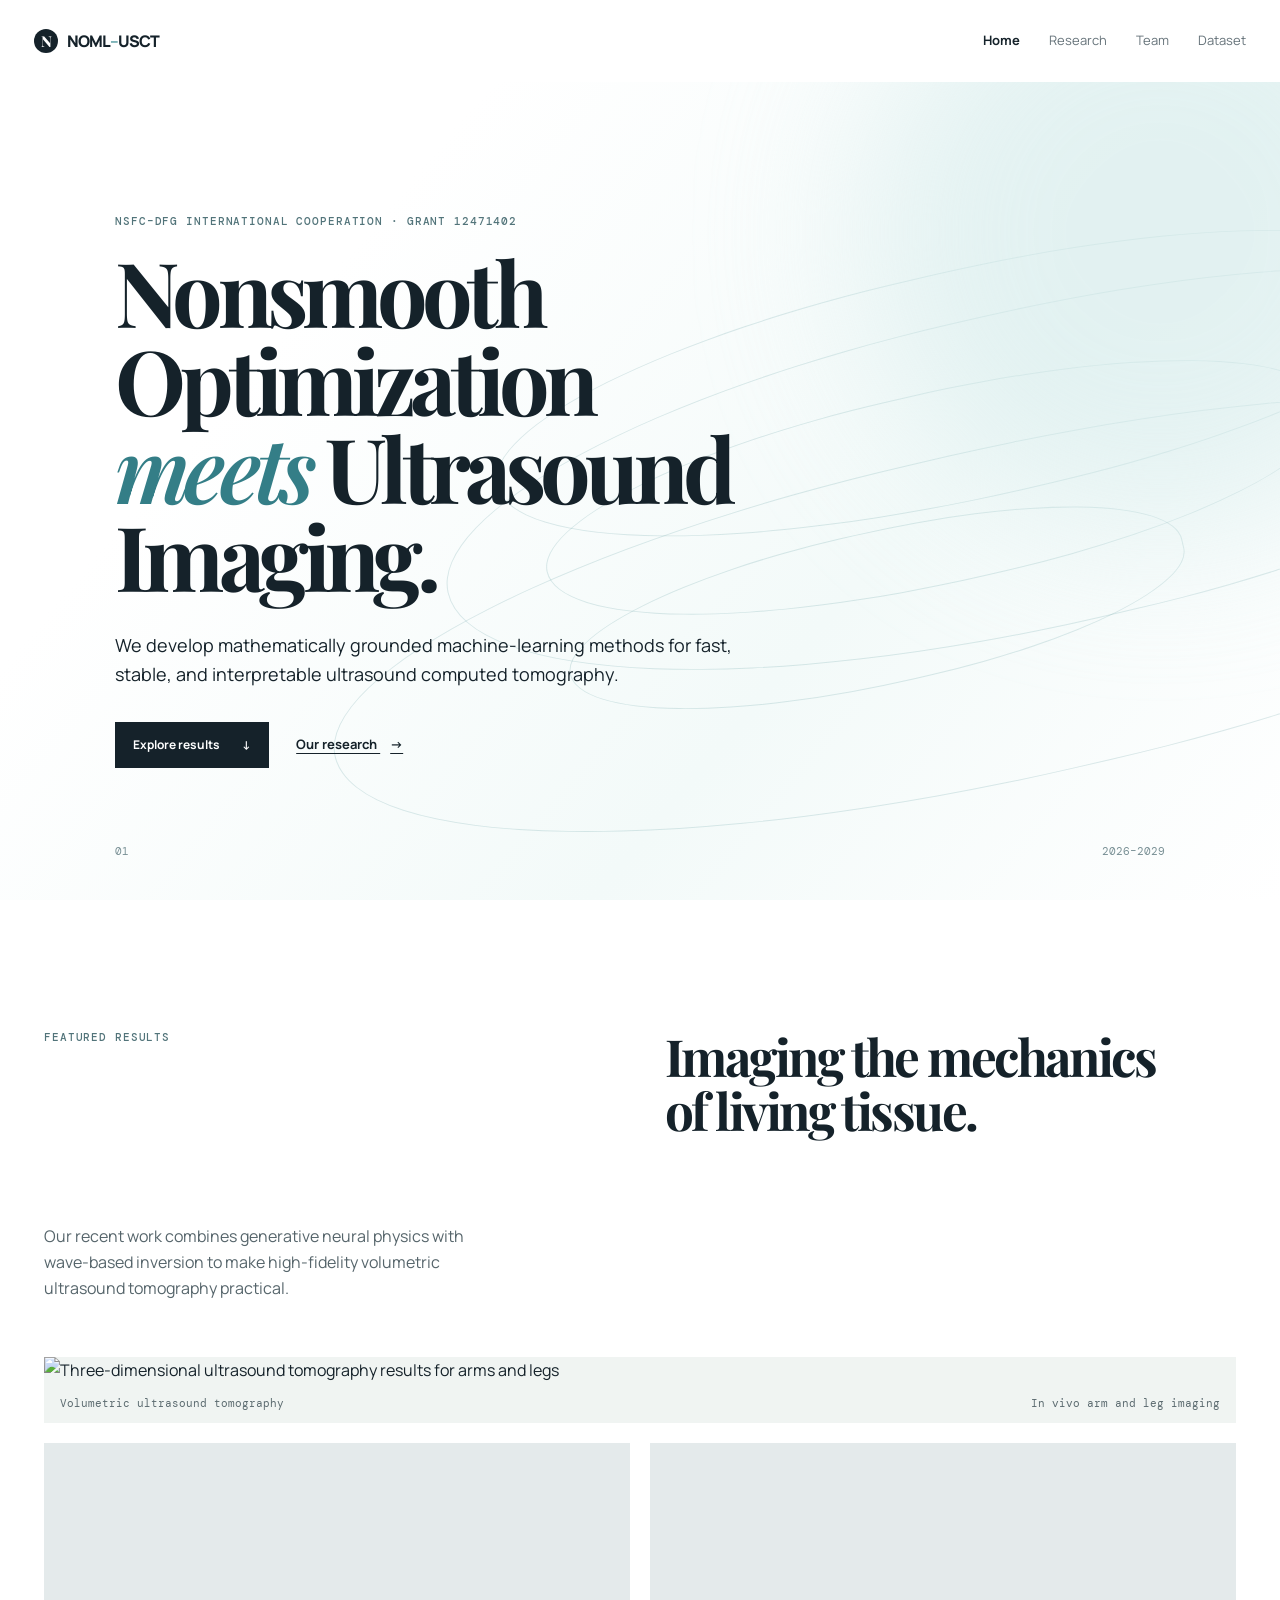
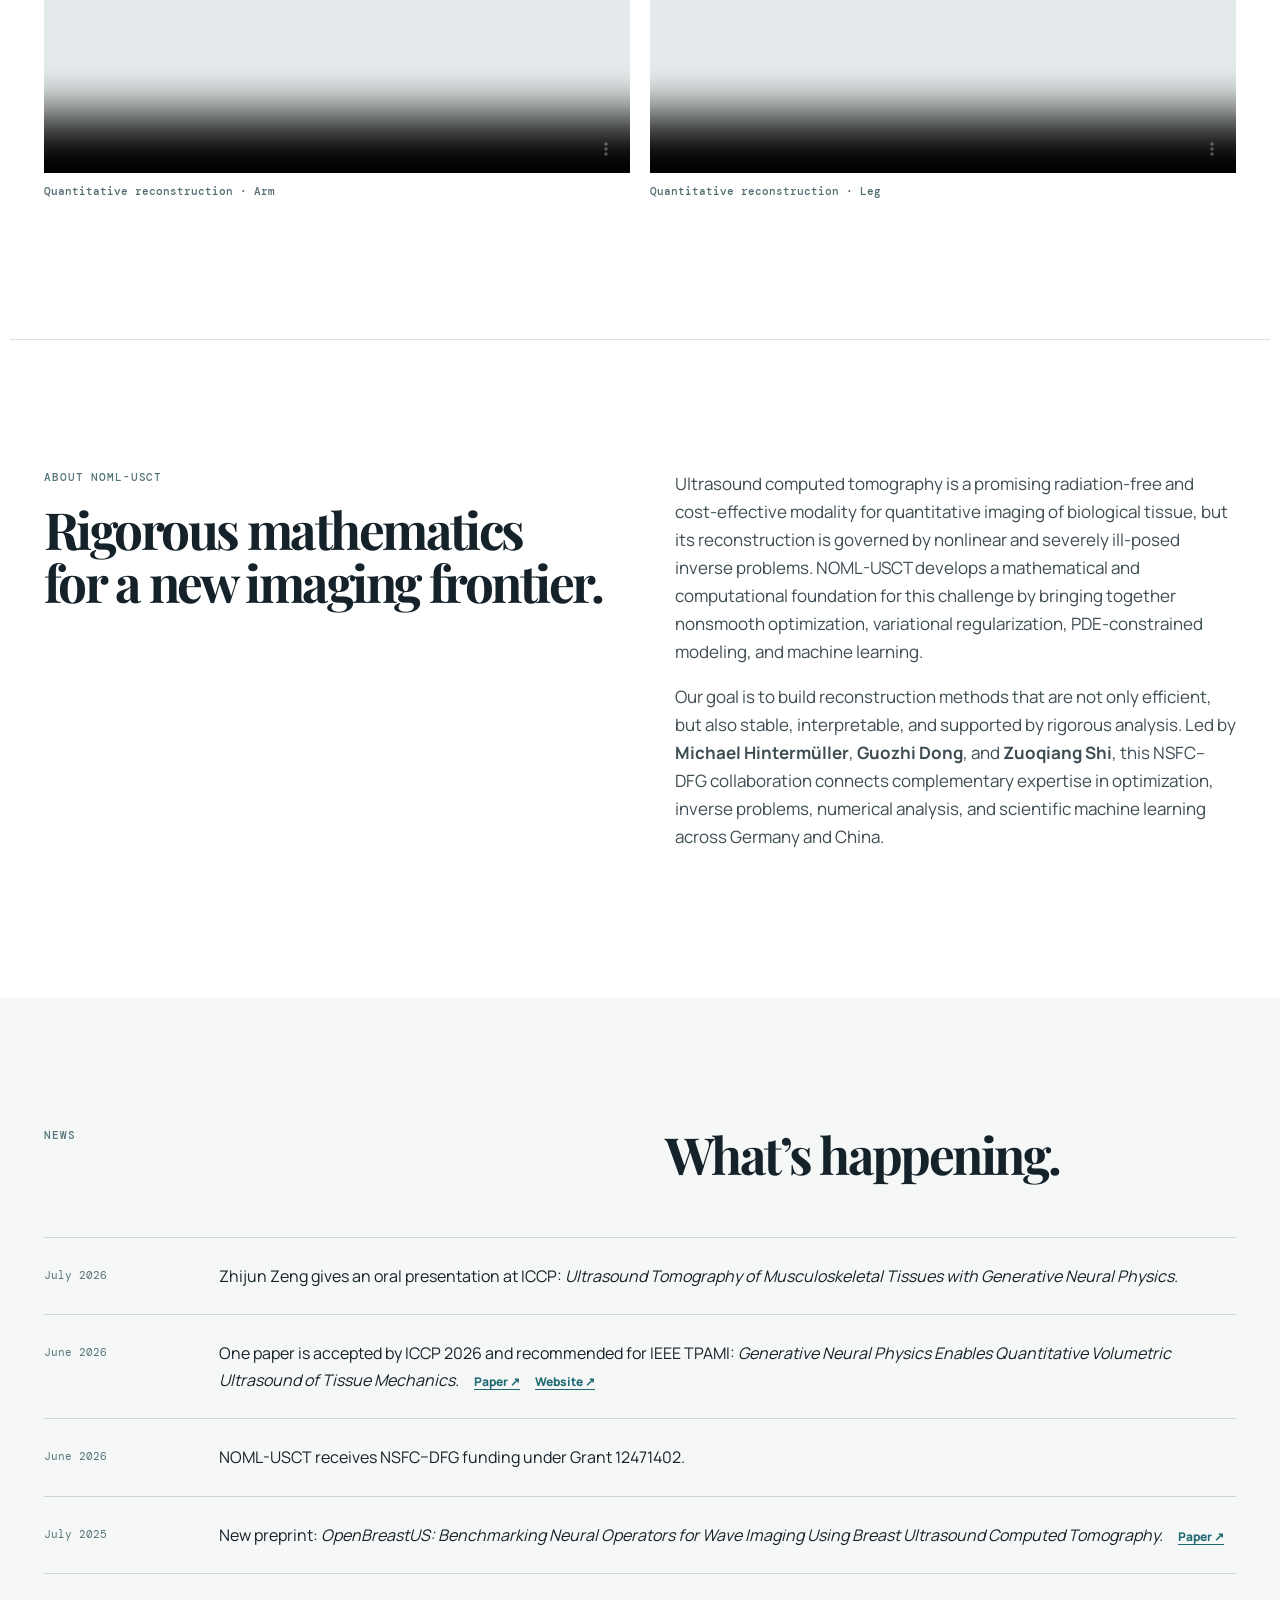
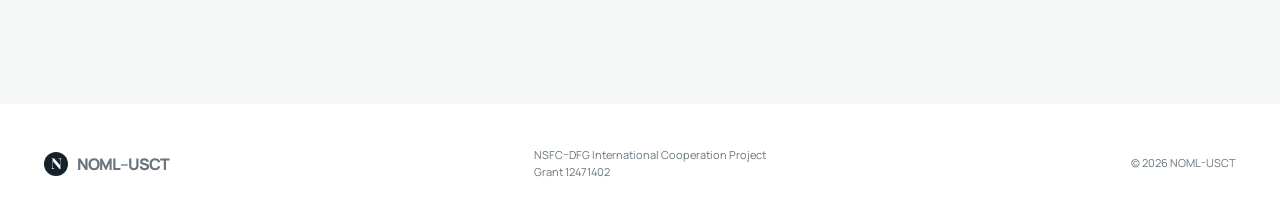
==== index.html @ ba71e541 "Build NOML-USCT project website" ====
<!doctype html>
<html lang="en">
<head>
  <meta charset="UTF-8" />
  <meta name="viewport" content="width=device-width, initial-scale=1.0" />
  <meta name="description" content="NOML-USCT: Nonsmooth Optimization and Machine Learning for Ultrasound Computed Tomography." />
  <title>NOML-USCT | Ultrasound Computed Tomography</title>
  <link rel="preconnect" href="https://fonts.googleapis.com" />
  <link rel="preconnect" href="https://fonts.gstatic.com" crossorigin />
  <link href="https://fonts.googleapis.com/css2?family=DM+Mono:wght@400;500&family=Manrope:wght@400;500;600;700;800&family=Playfair+Display:ital,wght@0,600;0,700;1,600&display=swap" rel="stylesheet" />
  <link rel="stylesheet" href="assets/style.css" />
</head>
<body>
  <header class="site-header"><a class="brand" href="index.html"><span class="brand-mark">N</span><span>NOML<span class="muted">–</span>USCT</span></a><button class="menu-button" aria-label="Open menu">Menu</button><nav><a class="active" href="index.html">Home</a><a href="research.html">Research</a><a href="team.html">Team</a><a href="dataset.html">Dataset</a></nav></header>
  <main>
    <section class="hero"><div class="wave-field" aria-hidden="true"><i></i><i></i><i></i><i></i><i></i></div><div class="hero-content"><p class="eyebrow">NSFC–DFG International Cooperation · Grant 12471402</p><h1>Nonsmooth Optimization<br /><em>meets</em> Ultrasound Imaging.</h1><p class="hero-copy">We develop mathematically grounded machine-learning methods for fast, stable, and interpretable ultrasound computed tomography.</p><div class="hero-actions"><a class="button button-dark" href="#results">Explore results <span>↓</span></a><a class="text-link" href="research.html">Our research <span>→</span></a></div></div><div class="hero-index"><span>01</span><span>2026–2029</span></div></section>
    <section id="results" class="section results"><div class="section-heading"><p class="eyebrow">Featured results</p><h2>Imaging the mechanics<br />of living tissue.</h2><p>Our recent work combines generative neural physics with wave-based inversion to make high-fidelity volumetric ultrasound tomography practical.</p></div><figure class="result-figure"><img src="https://ai4scientificimaging.org/OpenWaves/image/fig6_results.png" alt="Three-dimensional ultrasound tomography results for arms and legs" /><figcaption><span>Volumetric ultrasound tomography</span><span>In vivo arm and leg imaging</span></figcaption></figure><div class="video-grid"><article><video controls preload="metadata" poster="https://ai4scientificimaging.org/OpenWaves/image/fig6_results.png"><source src="https://ai4scientificimaging.org/OpenWaves/video/video1.mp4" type="video/mp4" /></video><p class="video-label">Quantitative reconstruction · Arm</p></article><article><video controls preload="metadata" poster="https://ai4scientificimaging.org/OpenWaves/image/fig6_results.png"><source src="https://ai4scientificimaging.org/OpenWaves/video/video2.mp4" type="video/mp4" /></video><p class="video-label">Quantitative reconstruction · Leg</p></article></div></section>
    <section class="section intro"><div><p class="eyebrow">About NOML-USCT</p><h2>Rigorous mathematics<br />for a new imaging frontier.</h2></div><div class="intro-text"><p>Ultrasound computed tomography is a promising radiation-free and cost-effective modality for quantitative imaging of biological tissue, but its reconstruction is governed by nonlinear and severely ill-posed inverse problems. NOML-USCT develops a mathematical and computational foundation for this challenge by bringing together nonsmooth optimization, variational regularization, PDE-constrained modeling, and machine learning.</p><p>Our goal is to build reconstruction methods that are not only efficient, but also stable, interpretable, and supported by rigorous analysis. Led by <strong>Michael Hintermüller</strong>, <strong>Guozhi Dong</strong>, and <strong>Zuoqiang Shi</strong>, this NSFC–DFG collaboration connects complementary expertise in optimization, inverse problems, numerical analysis, and scientific machine learning across Germany and China.</p></div></section>
    <section class="section news"><div class="section-heading"><p class="eyebrow">News</p><h2>What’s happening.</h2></div><div class="news-list"><article><time>July 2026</time><p>Zhijun Zeng gives an oral presentation at ICCP: <em>Ultrasound Tomography of Musculoskeletal Tissues with Generative Neural Physics.</em></p></article><article><time>June 2026</time><p>One paper is accepted by ICCP 2026 and recommended for IEEE TPAMI: <em>Generative Neural Physics Enables Quantitative Volumetric Ultrasound of Tissue Mechanics.</em> <a href="https://arxiv.org/abs/2508.12226" target="_blank" rel="noreferrer">Paper ↗</a> <a href="https://ai4scientificimaging.org/OpenWaves/" target="_blank" rel="noreferrer">Website ↗</a></p></article><article><time>June 2026</time><p>NOML-USCT receives NSFC–DFG funding under Grant 12471402.</p></article><article><time>July 2025</time><p>New preprint: <em>OpenBreastUS: Benchmarking Neural Operators for Wave Imaging Using Breast Ultrasound Computed Tomography.</em> <a href="https://arxiv.org/abs/2507.15035" target="_blank" rel="noreferrer">Paper ↗</a></p></article></div></section>
  </main>
  <footer><a class="brand" href="index.html"><span class="brand-mark">N</span><span>NOML<span class="muted">–</span>USCT</span></a><p>NSFC–DFG International Cooperation Project<br />Grant 12471402</p><p>© 2026 NOML-USCT</p></footer><script src="assets/site.js"></script>
</body></html>
---- assets/style.css ----
:root{--ink:#15222a;--muted:#68757d;--line:#dbe1e3;--paper:#fff;--sky:#e8f2f6;--accent:#0d6770}*{box-sizing:border-box}html{scroll-behavior:smooth}body{margin:0;background:var(--paper);color:var(--ink);font-family:Manrope,Arial,sans-serif;font-size:16px;line-height:1.65}a{color:inherit}.site-header{height:82px;max-width:1320px;margin:auto;padding:0 34px;display:flex;align-items:center;justify-content:space-between;position:relative;z-index:5}.brand{font-size:16px;font-weight:800;letter-spacing:-.06em;text-decoration:none;display:flex;align-items:center;gap:9px}.brand-mark{display:grid;place-items:center;width:24px;height:24px;border-radius:50%;background:var(--ink);color:#fff;font-family:"Playfair Display",serif;font-size:15px;letter-spacing:0}.muted{color:#6faab0}nav{display:flex;gap:29px}nav a{font-size:13px;text-decoration:none;color:#66737a;transition:.2s}nav a:hover,nav a.active{color:var(--ink);font-weight:700}.menu-button{display:none;border:0;background:none;font:600 12px Manrope}.hero{min-height:calc(100vh - 82px);max-width:1440px;margin:auto;position:relative;overflow:hidden;display:grid;align-items:center;padding:90px 9%}.hero-content{position:relative;z-index:2;max-width:850px}.eyebrow{font:500 11px "DM Mono",monospace;letter-spacing:.08em;text-transform:uppercase;color:#52747a;margin:0 0 19px}.hero h1,.page-title h1{font:700 clamp(3.25rem,7vw,6.7rem)/.98 "Playfair Display",serif;letter-spacing:-.065em;margin:0}.hero h1 em,.page-title em{color:#347e87;font-weight:600}.hero-copy{font-size:18px;line-height:1.65;max-width:620px;margin:32px 0}.hero-actions{display:flex;align-items:center;gap:27px}.button{display:inline-flex;gap:22px;align-items:center;padding:13px 18px;text-decoration:none;font-size:12px;font-weight:700}.button-dark{background:var(--ink);color:#fff}.text-link{font-size:13px;font-weight:700;text-underline-offset:4px}.text-link span{margin-left:10px}.hero-index{position:absolute;z-index:2;bottom:42px;left:9%;right:9%;display:flex;justify-content:space-between;color:#799095;font:11px "DM Mono",monospace}.wave-field{position:absolute;inset:0;background:linear-gradient(130deg,#fff 25%,#f3faf9 65%,#fff 100%);overflow:hidden}.wave-field:after{content:"";position:absolute;width:600px;height:600px;right:-180px;top:-150px;border-radius:50%;background:#d7ecec;filter:blur(80px);opacity:.6}.wave-field i{position:absolute;border:1px solid rgba(60,132,140,.18);border-radius:48% 52% 45% 55%;width:75vw;height:18vw;right:-13vw;top:23%;transform:rotate(-13deg);animation:drift 12s ease-in-out infinite}.wave-field i:nth-child(2){width:92vw;height:25vw;right:-26vw;top:28%;animation-delay:-2s}.wave-field i:nth-child(3){width:62vw;height:15vw;right:-4vw;top:38%;animation-delay:-5s}.wave-field i:nth-child(4){width:105vw;height:26vw;right:-30vw;top:45%;animation-delay:-8s}.wave-field i:nth-child(5){width:49vw;height:12vw;right:7vw;top:55%;animation-delay:-6s}@keyframes drift{50%{transform:rotate(-9deg) translate(-2%,3%) scale(1.03)}}.section{max-width:1260px;margin:auto;padding:130px 34px}.results{padding-top:130px}.section-heading{display:grid;grid-template-columns:1fr 1fr;gap:50px;margin-bottom:55px}.section-heading h2,.intro h2,.coming h2{font:700 clamp(2.3rem,4vw,4.1rem)/1.05 "Playfair Display",serif;letter-spacing:-.05em;margin:0}.section-heading>p:last-child{max-width:440px;color:#56656b;margin:35px 0 0}.result-figure{margin:0;background:#f0f4f2}.result-figure img{width:100%;display:block}.result-figure figcaption{padding:13px 16px;display:flex;justify-content:space-between;color:#5c6b70;font:11px "DM Mono",monospace}.video-grid{display:grid;grid-template-columns:1fr 1fr;gap:20px;margin-top:20px}.video-grid video{display:block;width:100%;background:#e4eaeb;aspect-ratio:16/9}.video-label{font:500 11px "DM Mono",monospace;color:#526b70;margin:11px 0}.intro{display:grid;grid-template-columns:1fr 1fr;gap:70px;border-top:1px solid var(--line)}.intro-text{color:#3e4d53;font-size:17px}.intro-text p:first-child{margin-top:0}.news{background:#f5f8f7;max-width:none;padding-left:max(calc((100% - 1192px)/2),34px);padding-right:max(calc((100% - 1192px)/2),34px)}.news-list{border-top:1px solid #cbd6d5}.news-list article{display:grid;grid-template-columns:150px 1fr;gap:25px;padding:25px 0;border-bottom:1px solid #cbd6d5}.news-list time{font:11px "DM Mono",monospace;color:#557379;padding-top:5px}.news-list p{margin:0}.news-list a,.publication a{font-size:12px;font-weight:800;color:#206a72;margin-left:12px;text-underline-offset:3px}footer{max-width:1260px;margin:auto;padding:43px 34px;display:flex;align-items:center;justify-content:space-between;color:#68757d;font-size:11px;line-height:1.5}footer p{margin:0}.inner-page{max-width:1260px;margin:auto;padding:84px 34px 130px}.page-title{max-width:900px;padding:22px 0 104px}.page-title>p:last-child{max-width:575px;margin:31px 0 0;color:#5f6d72;font-size:17px}.team-section{margin-top:65px}.member-list{border-top:1px solid var(--line)}.member{display:grid;grid-template-columns:85px 1fr;padding:27px 0 30px;border-bottom:1px solid var(--line)}.member-no,.publication>span{font:11px "DM Mono",monospace;color:#6d9295;padding-top:7px}.member h2{font-size:20px;letter-spacing:-.035em;margin:0}.role{margin:4px 0 10px;color:#50747a;font-size:13px;font-weight:700}.areas{margin:0;color:#67757a;font-size:14px;max-width:930px}.leaders .member h2{font-size:25px}.publication-year{border-top:1px solid var(--line);padding:26px 0 52px;display:grid;grid-template-columns:160px 1fr}.publication-year>h2{font:600 42px "Playfair Display",serif;margin:0}.publication{display:grid;grid-template-columns:48px 1fr;gap:12px}.publication h3{margin:0;font-size:20px;line-height:1.4;letter-spacing:-.025em}.publication p{font-size:14px;color:#627075;margin:11px 0}.publication .venue{font:500 11px "DM Mono",monospace;text-transform:uppercase;letter-spacing:.03em;color:#41757c}.publication a:first-child{margin-left:0}.dataset-card{padding:48px;max-width:800px;background:var(--sky);border-left:4px solid #75adb1}.dataset-card h2{font:600 44px "Playfair Display",serif;letter-spacing:-.05em;margin:0}.dataset-card>p:not(.eyebrow){max-width:610px;color:#506269}.dataset-card .button{margin-top:14px}.coming{padding:115px 0 0;max-width:750px}.coming h2{font-size:clamp(2rem,4vw,3.5rem);color:#56676b}@media(max-width:700px){.site-header{height:68px;padding:0 20px}.menu-button{display:block}nav{display:none;position:absolute;top:68px;left:0;right:0;background:#fff;padding:20px;box-shadow:0 10px 20px #0000000d;flex-direction:column;gap:15px}nav.open{display:flex}.hero{min-height:680px;padding:70px 20px}.hero h1,.page-title h1{font-size:3.25rem}.hero-copy{font-size:16px}.hero-actions{gap:15px}.section,.inner-page{padding-left:20px;padding-right:20px}.section{padding-top:84px;padding-bottom:84px}.section-heading,.intro{grid-template-columns:1fr;gap:25px}.section-heading>p:last-child{margin:0}.video-grid{grid-template-columns:1fr}.intro-text{font-size:16px}.news{padding-left:20px;padding-right:20px}.news-list article{grid-template-columns:1fr;gap:7px}.page-title{padding-bottom:70px}.publication-year{grid-template-columns:1fr;gap:25px}.member{grid-template-columns:42px 1fr}.leaders .member h2{font-size:21px}.dataset-card{padding:29px 24px}footer{padding:33px 20px;align-items:flex-start;gap:20px;flex-direction:column}.wave-field i{width:150vw;height:35vw;right:-55vw}}
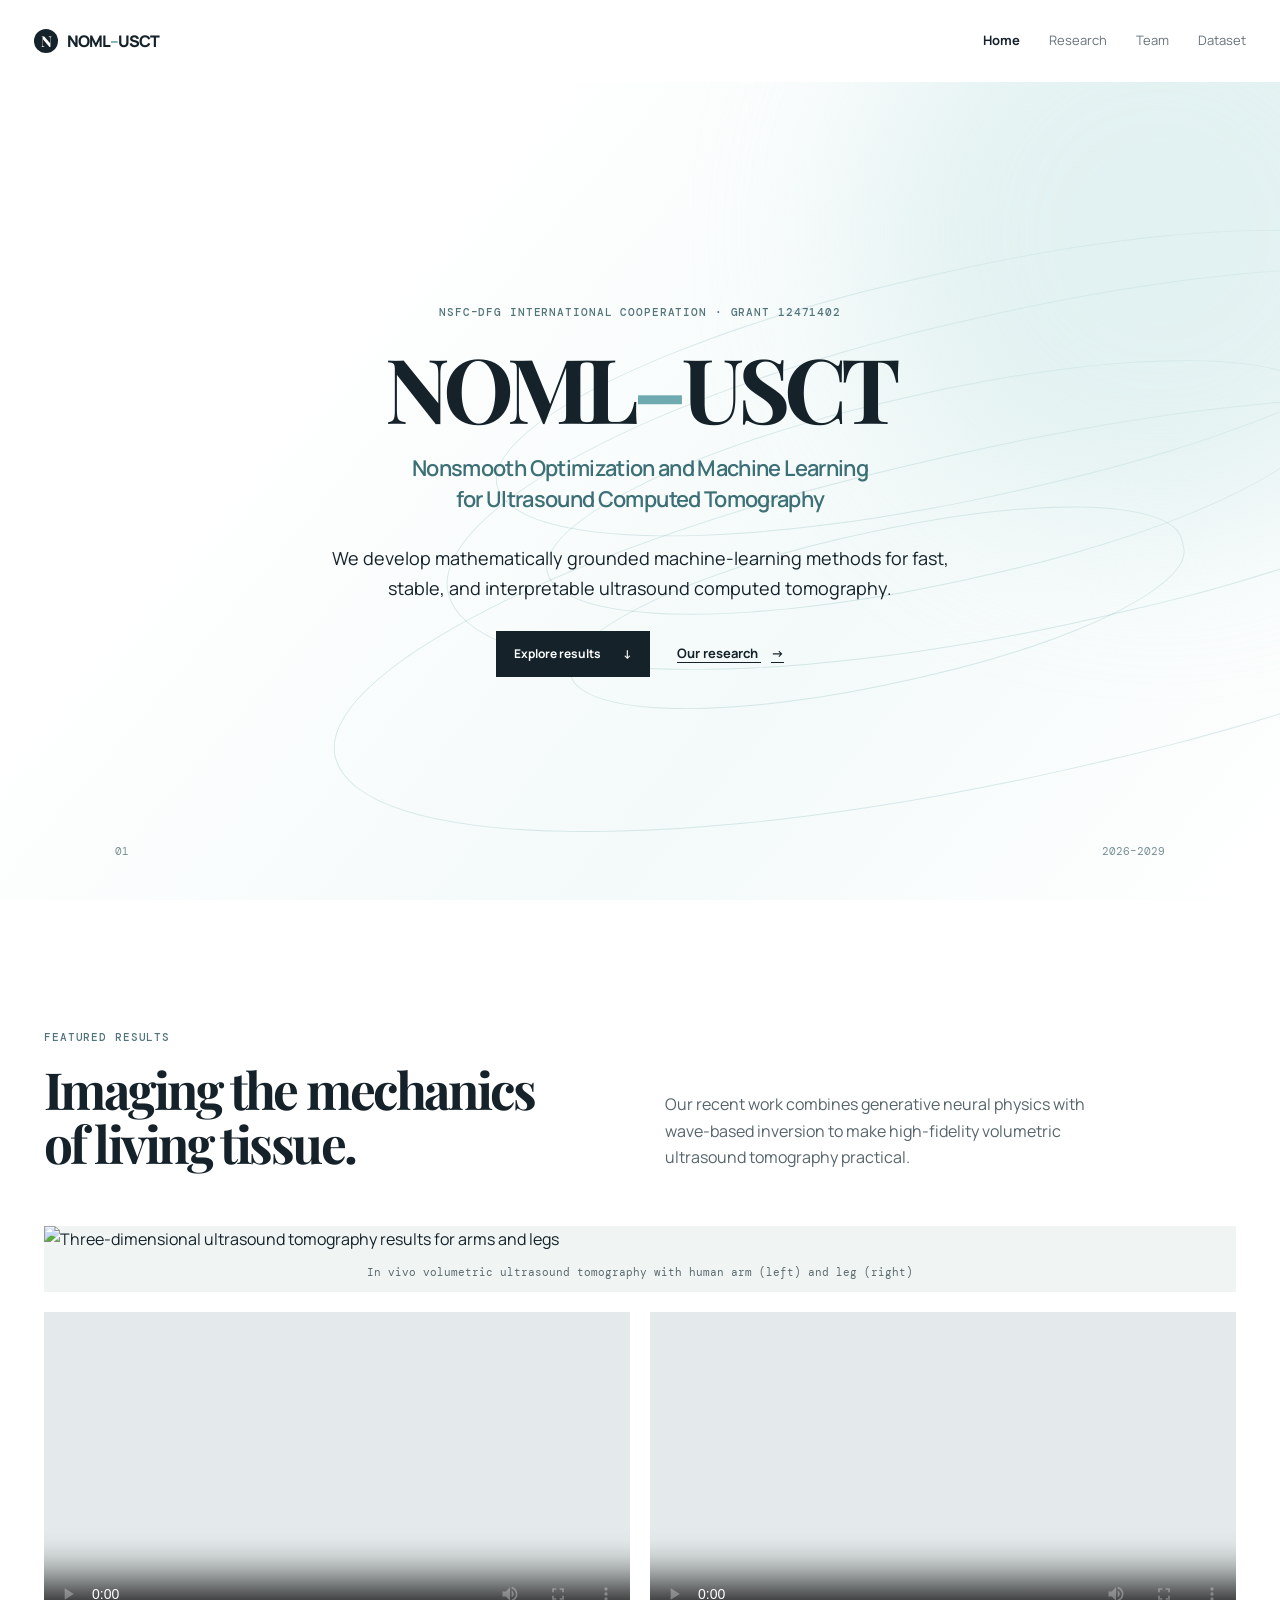
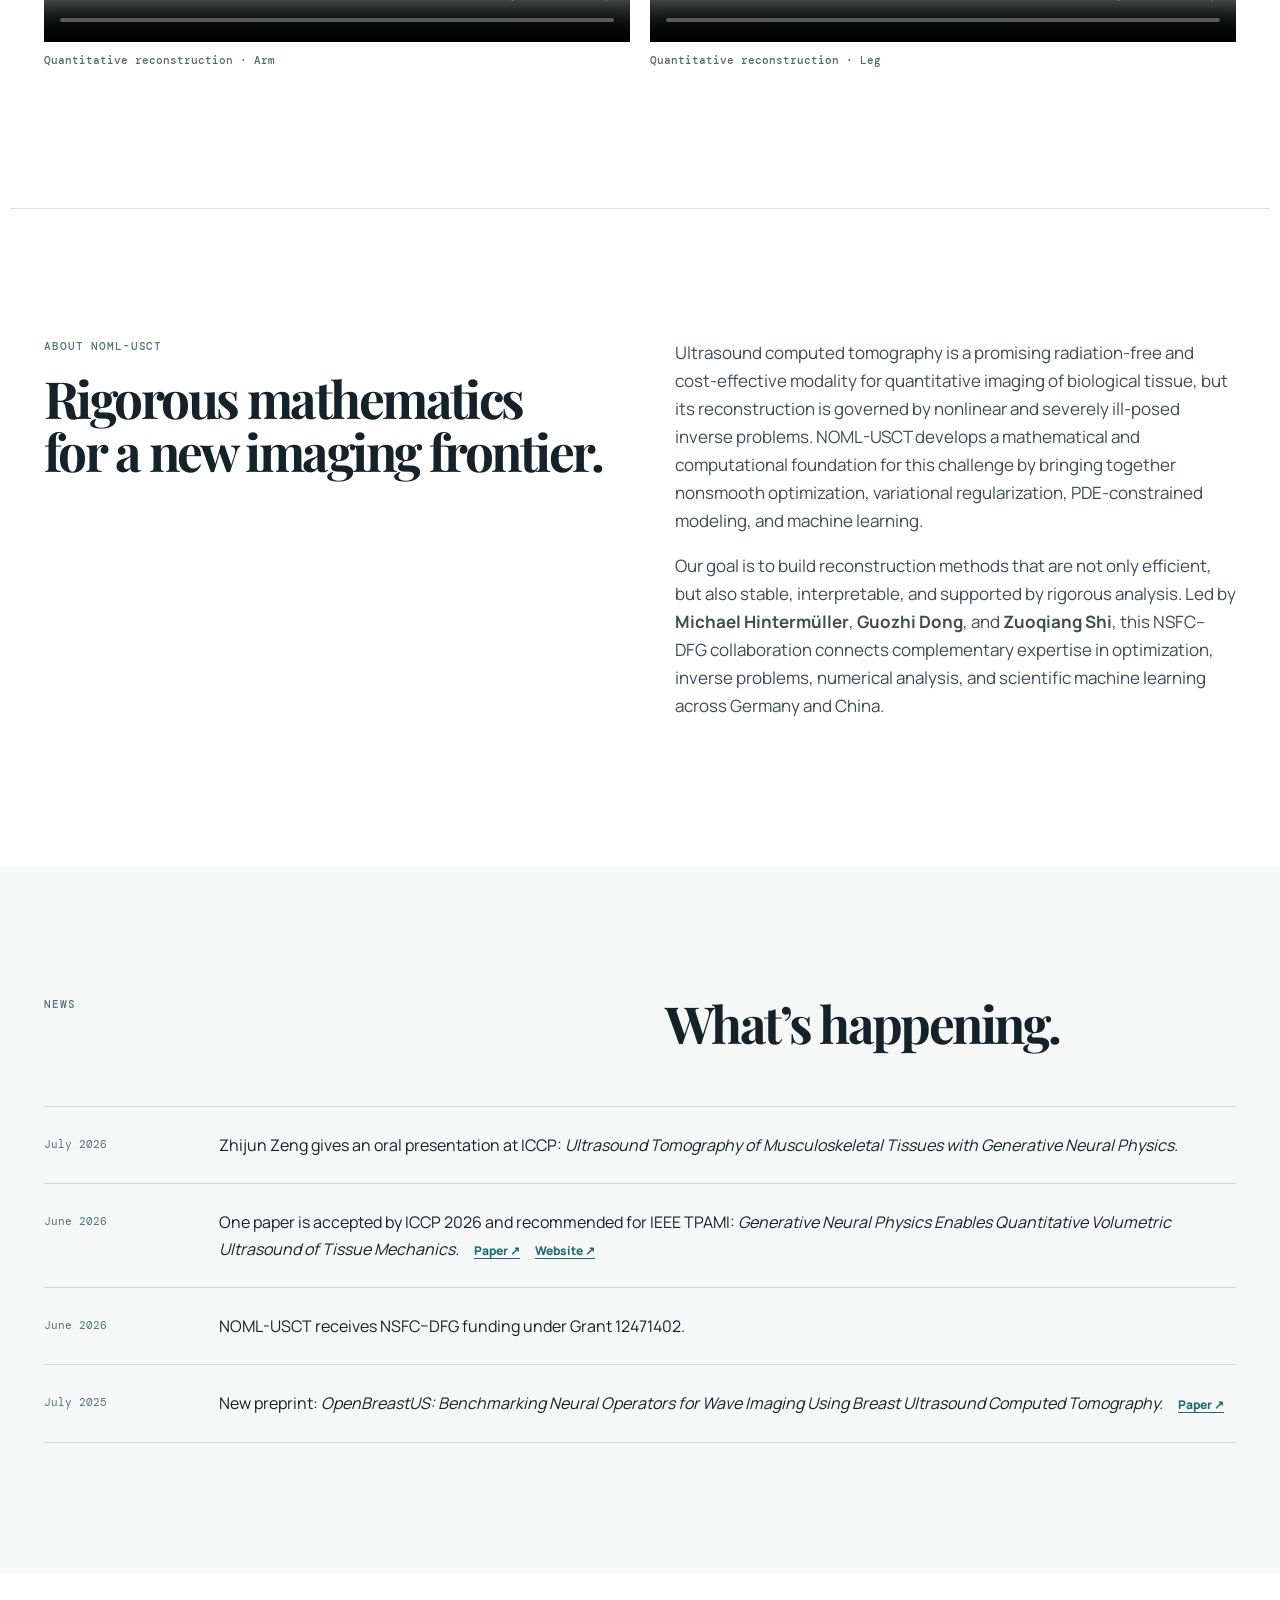
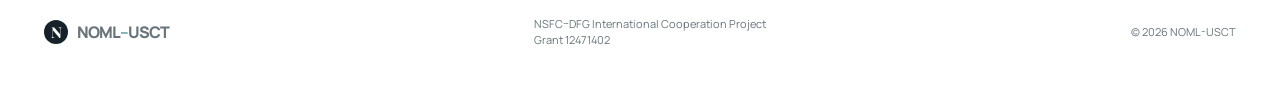
==== commit 7702d096: "Refine homepage hero and results layout" ====
--- a/index.html
+++ b/index.html
@@ -9,12 +9,13 @@
   <link rel="preconnect" href="https://fonts.gstatic.com" crossorigin />
   <link href="https://fonts.googleapis.com/css2?family=DM+Mono:wght@400;500&family=Manrope:wght@400;500;600;700;800&family=Playfair+Display:ital,wght@0,600;0,700;1,600&display=swap" rel="stylesheet" />
   <link rel="stylesheet" href="assets/style.css" />
+  <link rel="stylesheet" href="assets/overrides.css" />
 </head>
 <body>
   <header class="site-header"><a class="brand" href="index.html"><span class="brand-mark">N</span><span>NOML<span class="muted">–</span>USCT</span></a><button class="menu-button" aria-label="Open menu">Menu</button><nav><a class="active" href="index.html">Home</a><a href="research.html">Research</a><a href="team.html">Team</a><a href="dataset.html">Dataset</a></nav></header>
   <main>
-    <section class="hero"><div class="wave-field" aria-hidden="true"><i></i><i></i><i></i><i></i><i></i></div><div class="hero-content"><p class="eyebrow">NSFC–DFG International Cooperation · Grant 12471402</p><h1>Nonsmooth Optimization<br /><em>meets</em> Ultrasound Imaging.</h1><p class="hero-copy">We develop mathematically grounded machine-learning methods for fast, stable, and interpretable ultrasound computed tomography.</p><div class="hero-actions"><a class="button button-dark" href="#results">Explore results <span>↓</span></a><a class="text-link" href="research.html">Our research <span>→</span></a></div></div><div class="hero-index"><span>01</span><span>2026–2029</span></div></section>
-    <section id="results" class="section results"><div class="section-heading"><p class="eyebrow">Featured results</p><h2>Imaging the mechanics<br />of living tissue.</h2><p>Our recent work combines generative neural physics with wave-based inversion to make high-fidelity volumetric ultrasound tomography practical.</p></div><figure class="result-figure"><img src="https://ai4scientificimaging.org/OpenWaves/image/fig6_results.png" alt="Three-dimensional ultrasound tomography results for arms and legs" /><figcaption><span>Volumetric ultrasound tomography</span><span>In vivo arm and leg imaging</span></figcaption></figure><div class="video-grid"><article><video controls preload="metadata" poster="https://ai4scientificimaging.org/OpenWaves/image/fig6_results.png"><source src="https://ai4scientificimaging.org/OpenWaves/video/video1.mp4" type="video/mp4" /></video><p class="video-label">Quantitative reconstruction · Arm</p></article><article><video controls preload="metadata" poster="https://ai4scientificimaging.org/OpenWaves/image/fig6_results.png"><source src="https://ai4scientificimaging.org/OpenWaves/video/video2.mp4" type="video/mp4" /></video><p class="video-label">Quantitative reconstruction · Leg</p></article></div></section>
+    <section class="hero"><div class="wave-field" aria-hidden="true"><i></i><i></i><i></i><i></i><i></i></div><div class="hero-content"><p class="eyebrow">NSFC–DFG International Cooperation · Grant 12471402</p><h1>NOML<span class="muted">–</span>USCT</h1><p class="hero-project-name">Nonsmooth Optimization and Machine Learning<br />for Ultrasound Computed Tomography</p><p class="hero-copy">We develop mathematically grounded machine-learning methods for fast, stable, and interpretable ultrasound computed tomography.</p><div class="hero-actions"><a class="button button-dark" href="#results">Explore results <span>↓</span></a><a class="text-link" href="research.html">Our research <span>→</span></a></div></div><div class="hero-index"><span>01</span><span>2026–2029</span></div></section>
+    <section id="results" class="section results"><div class="section-heading"><div><p class="eyebrow">Featured results</p><h2>Imaging the mechanics<br />of living tissue.</h2></div><p class="result-intro">Our recent work combines generative neural physics with wave-based inversion to make high-fidelity volumetric ultrasound tomography practical.</p></div><figure class="result-figure"><img src="https://ai4scientificimaging.org/OpenWaves/image/fig6_results.png" alt="Three-dimensional ultrasound tomography results for arms and legs" /><figcaption>In vivo volumetric ultrasound tomography with human arm (left) and leg (right)</figcaption></figure><div class="video-grid"><article><video controls preload="metadata" poster="https://ai4scientificimaging.org/OpenWaves/image/fig6_results.png"><source src="https://ai4scientificimaging.org/OpenWaves/video/video1.mp4" type="video/mp4" /></video><p class="video-label">Quantitative reconstruction · Arm</p></article><article><video controls preload="metadata" poster="https://ai4scientificimaging.org/OpenWaves/image/fig6_results.png"><source src="https://ai4scientificimaging.org/OpenWaves/video/video2.mp4" type="video/mp4" /></video><p class="video-label">Quantitative reconstruction · Leg</p></article></div></section>
     <section class="section intro"><div><p class="eyebrow">About NOML-USCT</p><h2>Rigorous mathematics<br />for a new imaging frontier.</h2></div><div class="intro-text"><p>Ultrasound computed tomography is a promising radiation-free and cost-effective modality for quantitative imaging of biological tissue, but its reconstruction is governed by nonlinear and severely ill-posed inverse problems. NOML-USCT develops a mathematical and computational foundation for this challenge by bringing together nonsmooth optimization, variational regularization, PDE-constrained modeling, and machine learning.</p><p>Our goal is to build reconstruction methods that are not only efficient, but also stable, interpretable, and supported by rigorous analysis. Led by <strong>Michael Hintermüller</strong>, <strong>Guozhi Dong</strong>, and <strong>Zuoqiang Shi</strong>, this NSFC–DFG collaboration connects complementary expertise in optimization, inverse problems, numerical analysis, and scientific machine learning across Germany and China.</p></div></section>
     <section class="section news"><div class="section-heading"><p class="eyebrow">News</p><h2>What’s happening.</h2></div><div class="news-list"><article><time>July 2026</time><p>Zhijun Zeng gives an oral presentation at ICCP: <em>Ultrasound Tomography of Musculoskeletal Tissues with Generative Neural Physics.</em></p></article><article><time>June 2026</time><p>One paper is accepted by ICCP 2026 and recommended for IEEE TPAMI: <em>Generative Neural Physics Enables Quantitative Volumetric Ultrasound of Tissue Mechanics.</em> <a href="https://arxiv.org/abs/2508.12226" target="_blank" rel="noreferrer">Paper ↗</a> <a href="https://ai4scientificimaging.org/OpenWaves/" target="_blank" rel="noreferrer">Website ↗</a></p></article><article><time>June 2026</time><p>NOML-USCT receives NSFC–DFG funding under Grant 12471402.</p></article><article><time>July 2025</time><p>New preprint: <em>OpenBreastUS: Benchmarking Neural Operators for Wave Imaging Using Breast Ultrasound Computed Tomography.</em> <a href="https://arxiv.org/abs/2507.15035" target="_blank" rel="noreferrer">Paper ↗</a></p></article></div></section>
   </main>
--- a/assets/overrides.css
+++ b/assets/overrides.css
@@ -0,0 +1 @@
+.hero-content{max-width:1000px;margin:auto;text-align:center}.hero-content .eyebrow{margin-bottom:24px}.hero-project-name{font:600 clamp(1.05rem,1.7vw,1.45rem)/1.45 Manrope,Arial,sans-serif;letter-spacing:-.03em;margin:22px 0 0;color:#3d6f76}.hero-copy{margin:28px auto}.hero-actions{justify-content:center}.result-intro{max-width:440px;color:#56656b;margin:35px 0 0;align-self:end}.result-figure figcaption{display:block;text-align:center}@media(max-width:700px){.result-intro{margin:0}}
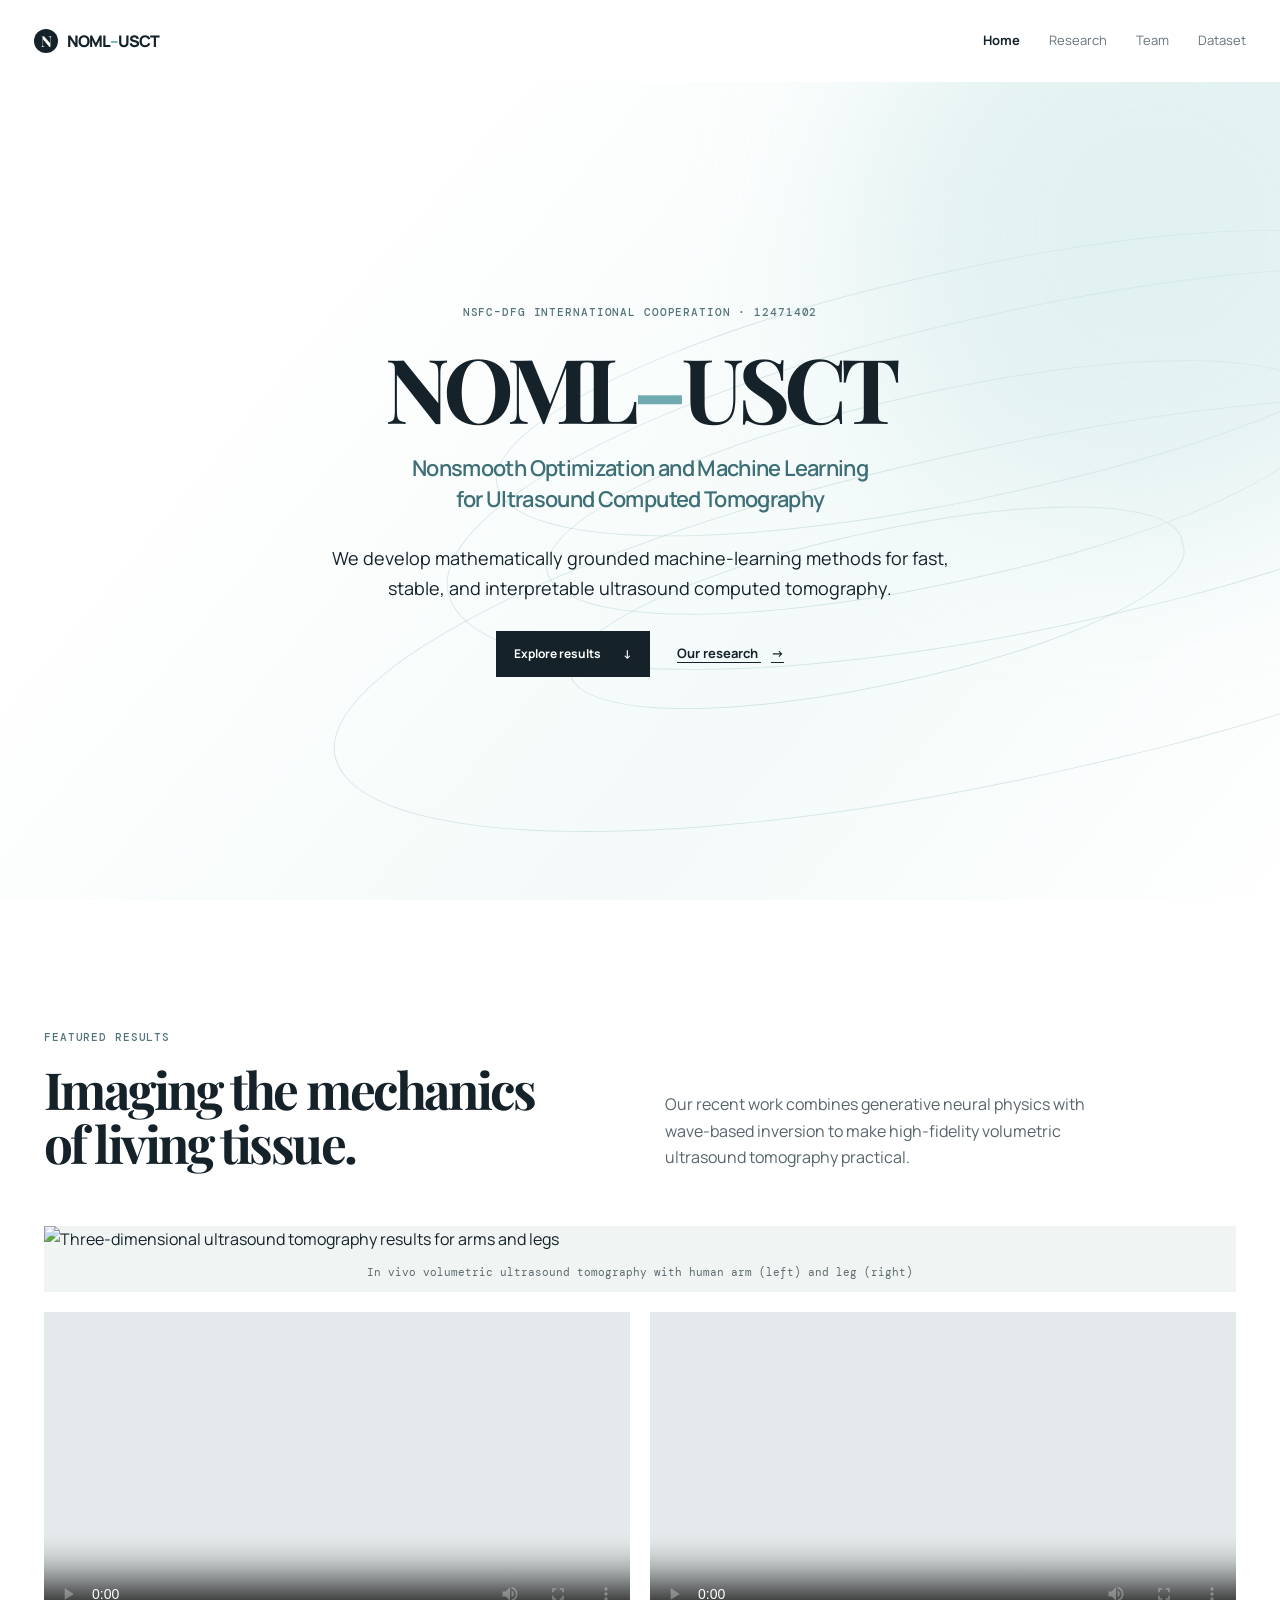
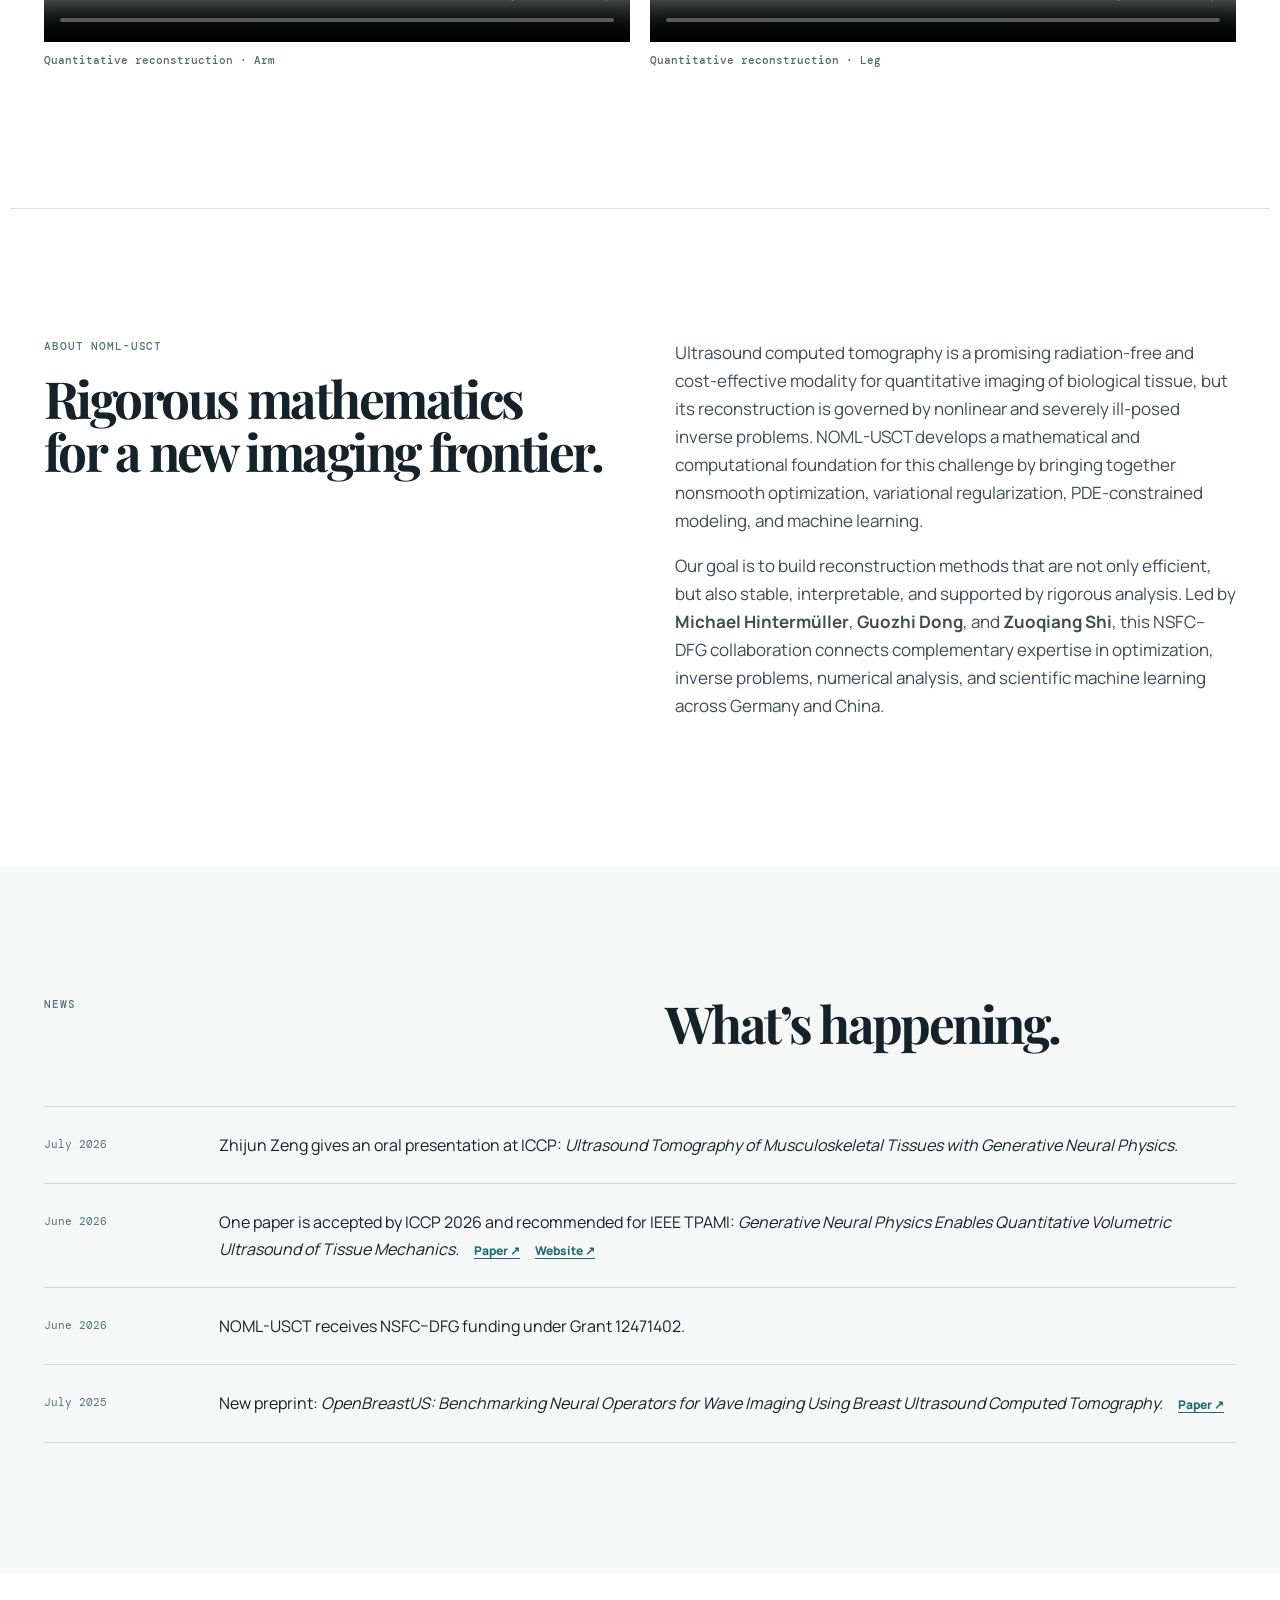
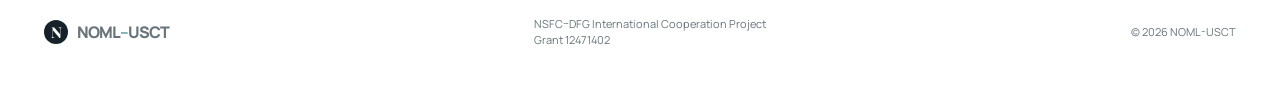
==== commit c5c49976: "Simplify homepage funding label" ====
--- a/index.html
+++ b/index.html
@@ -14,7 +14,7 @@
 <body>
   <header class="site-header"><a class="brand" href="index.html"><span class="brand-mark">N</span><span>NOML<span class="muted">–</span>USCT</span></a><button class="menu-button" aria-label="Open menu">Menu</button><nav><a class="active" href="index.html">Home</a><a href="research.html">Research</a><a href="team.html">Team</a><a href="dataset.html">Dataset</a></nav></header>
   <main>
-    <section class="hero"><div class="wave-field" aria-hidden="true"><i></i><i></i><i></i><i></i><i></i></div><div class="hero-content"><p class="eyebrow">NSFC–DFG International Cooperation · Grant 12471402</p><h1>NOML<span class="muted">–</span>USCT</h1><p class="hero-project-name">Nonsmooth Optimization and Machine Learning<br />for Ultrasound Computed Tomography</p><p class="hero-copy">We develop mathematically grounded machine-learning methods for fast, stable, and interpretable ultrasound computed tomography.</p><div class="hero-actions"><a class="button button-dark" href="#results">Explore results <span>↓</span></a><a class="text-link" href="research.html">Our research <span>→</span></a></div></div><div class="hero-index"><span>01</span><span>2026–2029</span></div></section>
+    <section class="hero"><div class="wave-field" aria-hidden="true"><i></i><i></i><i></i><i></i><i></i></div><div class="hero-content"><p class="eyebrow">NSFC–DFG International Cooperation · 12471402</p><h1>NOML<span class="muted">–</span>USCT</h1><p class="hero-project-name">Nonsmooth Optimization and Machine Learning<br />for Ultrasound Computed Tomography</p><p class="hero-copy">We develop mathematically grounded machine-learning methods for fast, stable, and interpretable ultrasound computed tomography.</p><div class="hero-actions"><a class="button button-dark" href="#results">Explore results <span>↓</span></a><a class="text-link" href="research.html">Our research <span>→</span></a></div></div></section>
     <section id="results" class="section results"><div class="section-heading"><div><p class="eyebrow">Featured results</p><h2>Imaging the mechanics<br />of living tissue.</h2></div><p class="result-intro">Our recent work combines generative neural physics with wave-based inversion to make high-fidelity volumetric ultrasound tomography practical.</p></div><figure class="result-figure"><img src="https://ai4scientificimaging.org/OpenWaves/image/fig6_results.png" alt="Three-dimensional ultrasound tomography results for arms and legs" /><figcaption>In vivo volumetric ultrasound tomography with human arm (left) and leg (right)</figcaption></figure><div class="video-grid"><article><video controls preload="metadata" poster="https://ai4scientificimaging.org/OpenWaves/image/fig6_results.png"><source src="https://ai4scientificimaging.org/OpenWaves/video/video1.mp4" type="video/mp4" /></video><p class="video-label">Quantitative reconstruction · Arm</p></article><article><video controls preload="metadata" poster="https://ai4scientificimaging.org/OpenWaves/image/fig6_results.png"><source src="https://ai4scientificimaging.org/OpenWaves/video/video2.mp4" type="video/mp4" /></video><p class="video-label">Quantitative reconstruction · Leg</p></article></div></section>
     <section class="section intro"><div><p class="eyebrow">About NOML-USCT</p><h2>Rigorous mathematics<br />for a new imaging frontier.</h2></div><div class="intro-text"><p>Ultrasound computed tomography is a promising radiation-free and cost-effective modality for quantitative imaging of biological tissue, but its reconstruction is governed by nonlinear and severely ill-posed inverse problems. NOML-USCT develops a mathematical and computational foundation for this challenge by bringing together nonsmooth optimization, variational regularization, PDE-constrained modeling, and machine learning.</p><p>Our goal is to build reconstruction methods that are not only efficient, but also stable, interpretable, and supported by rigorous analysis. Led by <strong>Michael Hintermüller</strong>, <strong>Guozhi Dong</strong>, and <strong>Zuoqiang Shi</strong>, this NSFC–DFG collaboration connects complementary expertise in optimization, inverse problems, numerical analysis, and scientific machine learning across Germany and China.</p></div></section>
     <section class="section news"><div class="section-heading"><p class="eyebrow">News</p><h2>What’s happening.</h2></div><div class="news-list"><article><time>July 2026</time><p>Zhijun Zeng gives an oral presentation at ICCP: <em>Ultrasound Tomography of Musculoskeletal Tissues with Generative Neural Physics.</em></p></article><article><time>June 2026</time><p>One paper is accepted by ICCP 2026 and recommended for IEEE TPAMI: <em>Generative Neural Physics Enables Quantitative Volumetric Ultrasound of Tissue Mechanics.</em> <a href="https://arxiv.org/abs/2508.12226" target="_blank" rel="noreferrer">Paper ↗</a> <a href="https://ai4scientificimaging.org/OpenWaves/" target="_blank" rel="noreferrer">Website ↗</a></p></article><article><time>June 2026</time><p>NOML-USCT receives NSFC–DFG funding under Grant 12471402.</p></article><article><time>July 2025</time><p>New preprint: <em>OpenBreastUS: Benchmarking Neural Operators for Wave Imaging Using Breast Ultrasound Computed Tomography.</em> <a href="https://arxiv.org/abs/2507.15035" target="_blank" rel="noreferrer">Paper ↗</a></p></article></div></section>
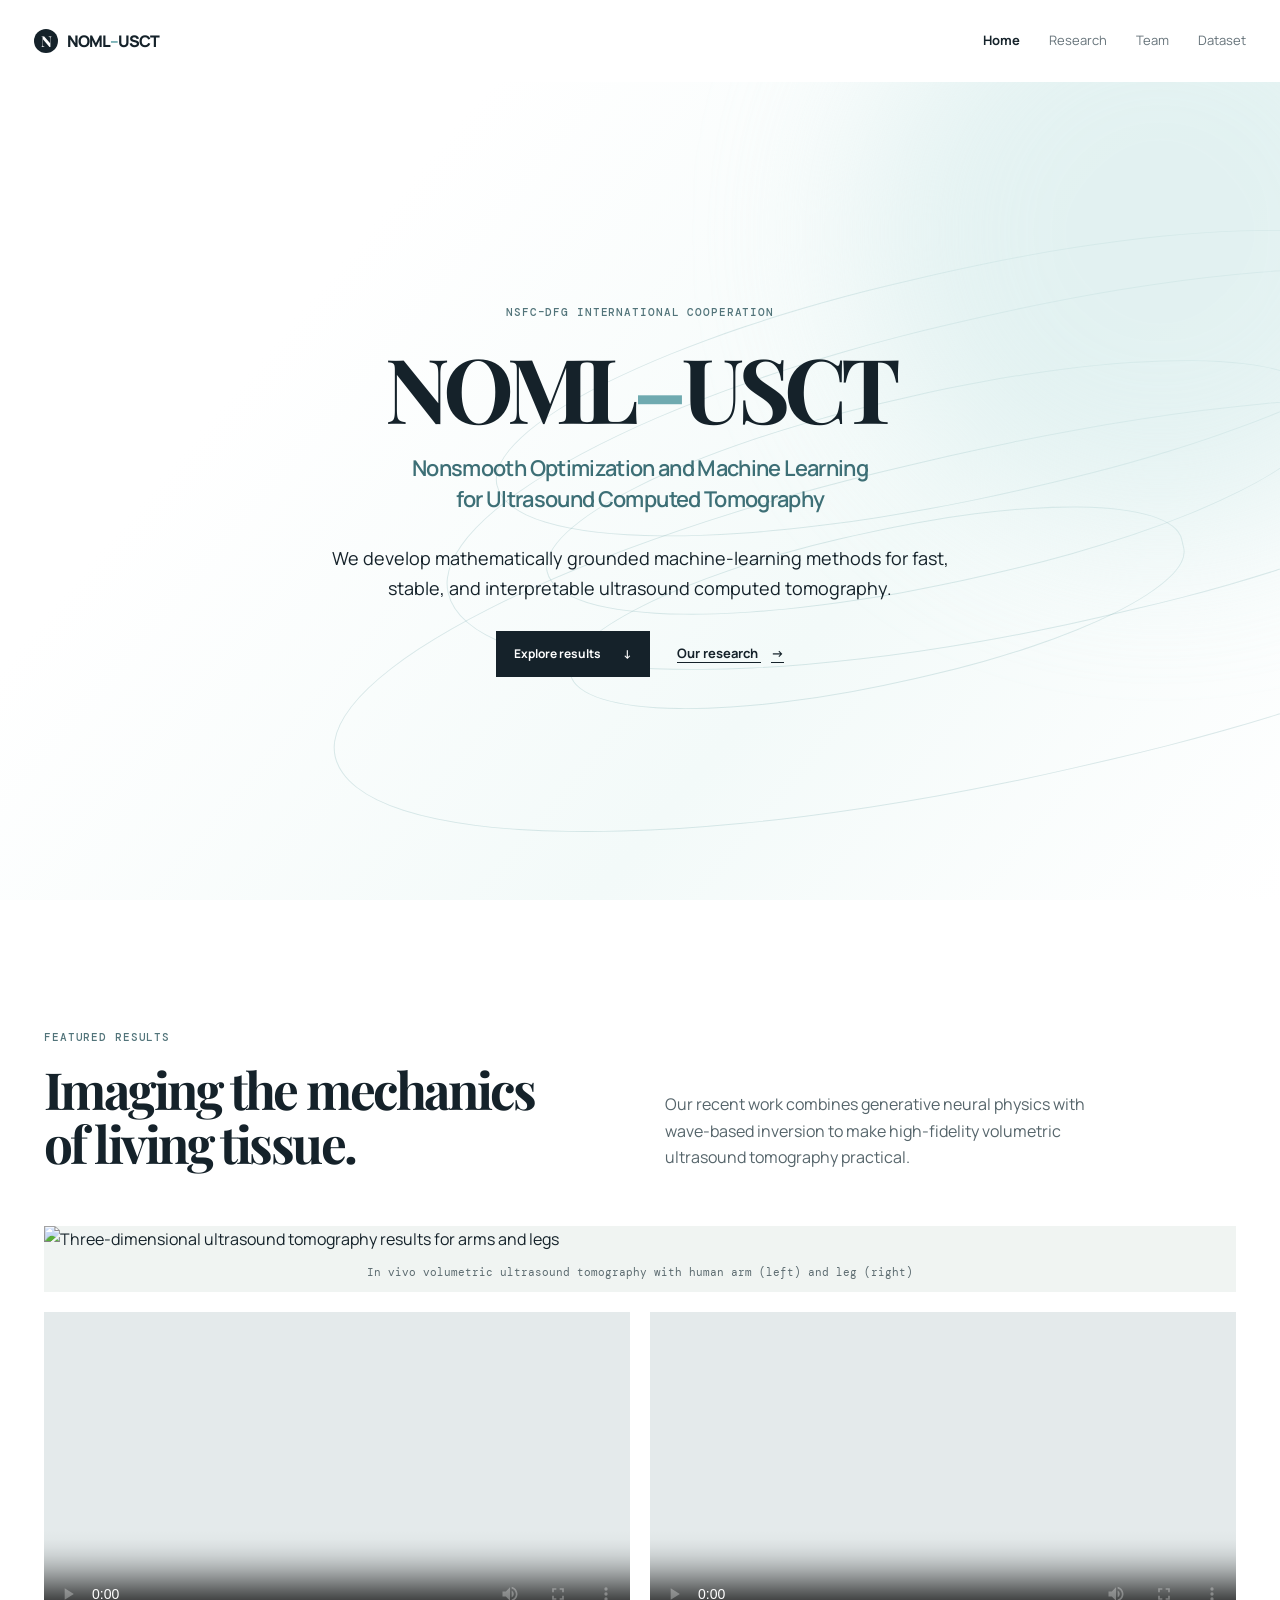
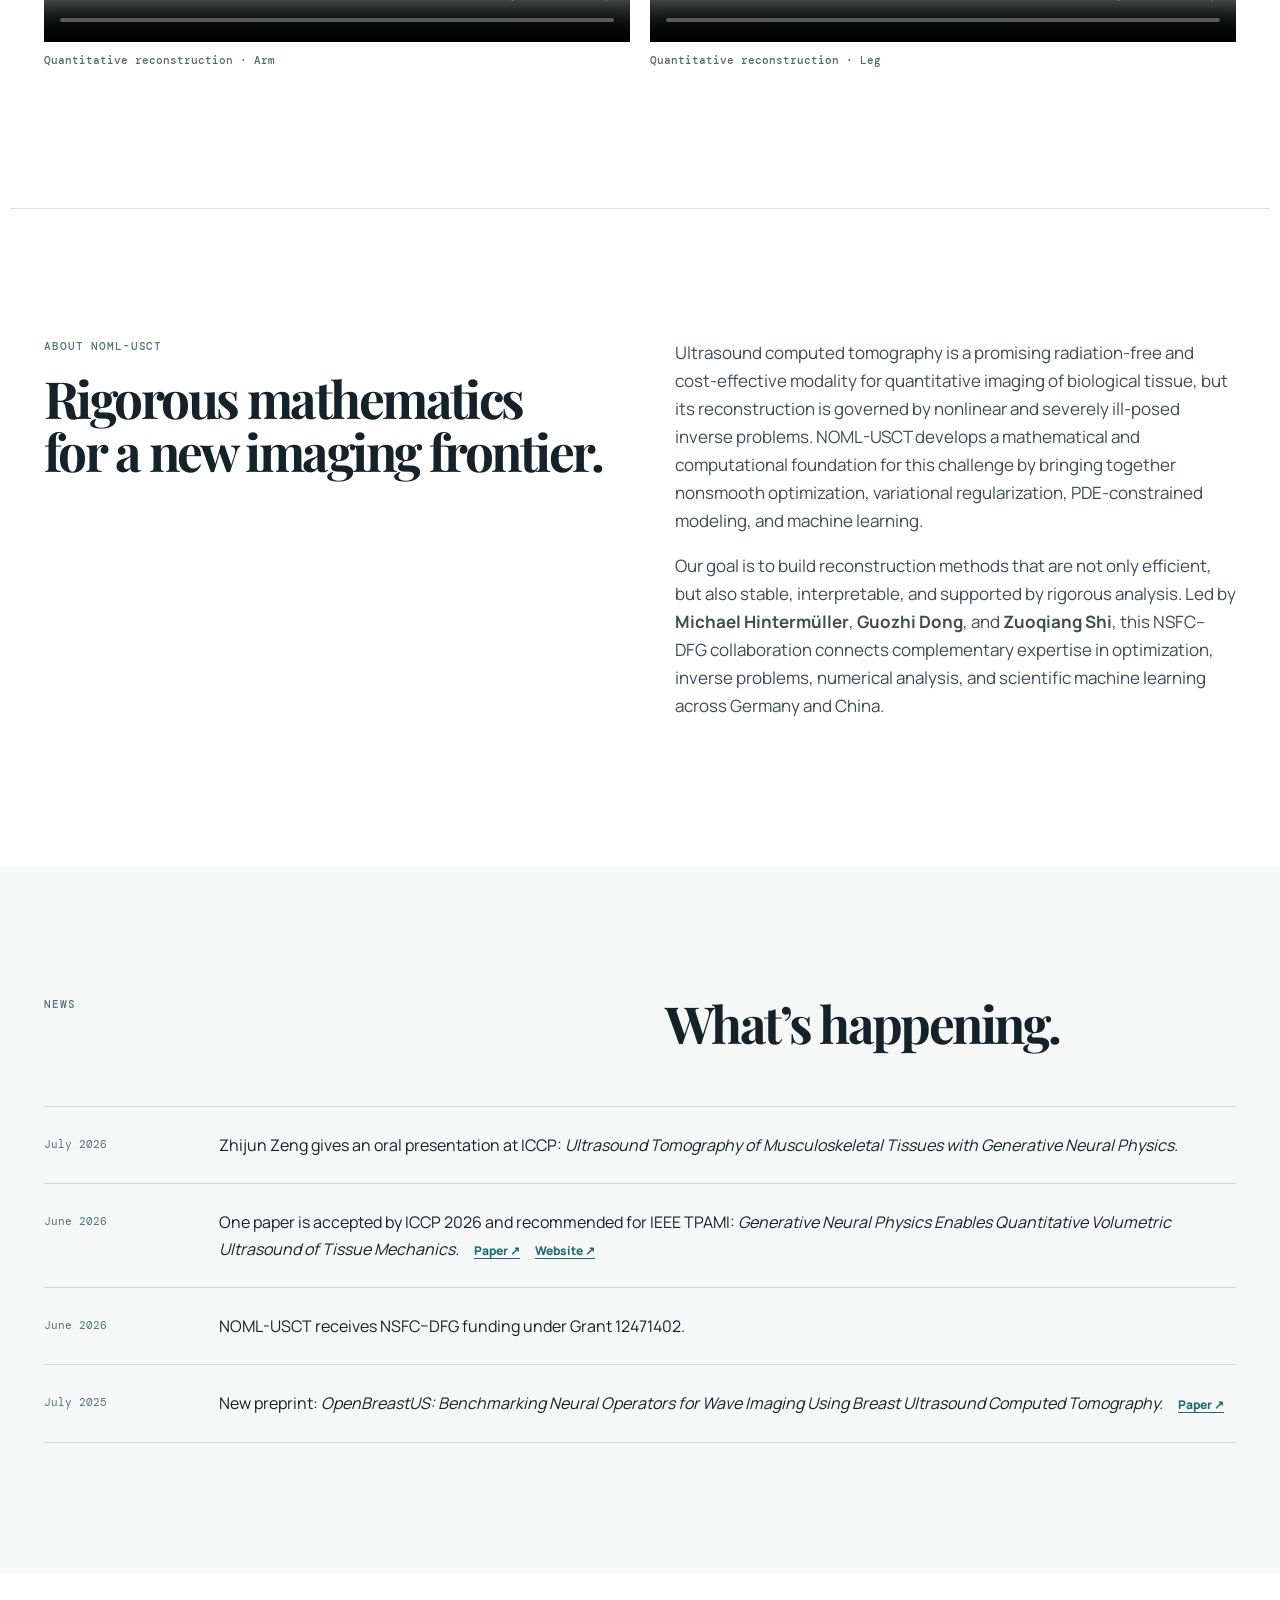
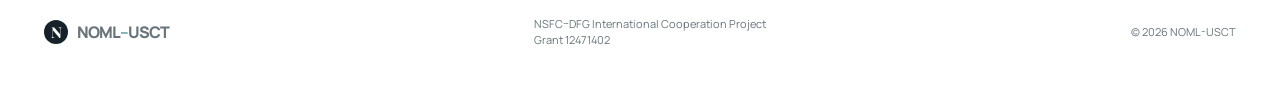
==== commit 6933d534: "Remove homepage grant number" ====
--- a/index.html
+++ b/index.html
@@ -1,23 +1,205 @@
 <!doctype html>
 <html lang="en">
-<head>
-  <meta charset="UTF-8" />
-  <meta name="viewport" content="width=device-width, initial-scale=1.0" />
-  <meta name="description" content="NOML-USCT: Nonsmooth Optimization and Machine Learning for Ultrasound Computed Tomography." />
-  <title>NOML-USCT | Ultrasound Computed Tomography</title>
-  <link rel="preconnect" href="https://fonts.googleapis.com" />
-  <link rel="preconnect" href="https://fonts.gstatic.com" crossorigin />
-  <link href="https://fonts.googleapis.com/css2?family=DM+Mono:wght@400;500&family=Manrope:wght@400;500;600;700;800&family=Playfair+Display:ital,wght@0,600;0,700;1,600&display=swap" rel="stylesheet" />
-  <link rel="stylesheet" href="assets/style.css" />
-  <link rel="stylesheet" href="assets/overrides.css" />
-</head>
-<body>
-  <header class="site-header"><a class="brand" href="index.html"><span class="brand-mark">N</span><span>NOML<span class="muted">–</span>USCT</span></a><button class="menu-button" aria-label="Open menu">Menu</button><nav><a class="active" href="index.html">Home</a><a href="research.html">Research</a><a href="team.html">Team</a><a href="dataset.html">Dataset</a></nav></header>
-  <main>
-    <section class="hero"><div class="wave-field" aria-hidden="true"><i></i><i></i><i></i><i></i><i></i></div><div class="hero-content"><p class="eyebrow">NSFC–DFG International Cooperation · 12471402</p><h1>NOML<span class="muted">–</span>USCT</h1><p class="hero-project-name">Nonsmooth Optimization and Machine Learning<br />for Ultrasound Computed Tomography</p><p class="hero-copy">We develop mathematically grounded machine-learning methods for fast, stable, and interpretable ultrasound computed tomography.</p><div class="hero-actions"><a class="button button-dark" href="#results">Explore results <span>↓</span></a><a class="text-link" href="research.html">Our research <span>→</span></a></div></div></section>
-    <section id="results" class="section results"><div class="section-heading"><div><p class="eyebrow">Featured results</p><h2>Imaging the mechanics<br />of living tissue.</h2></div><p class="result-intro">Our recent work combines generative neural physics with wave-based inversion to make high-fidelity volumetric ultrasound tomography practical.</p></div><figure class="result-figure"><img src="https://ai4scientificimaging.org/OpenWaves/image/fig6_results.png" alt="Three-dimensional ultrasound tomography results for arms and legs" /><figcaption>In vivo volumetric ultrasound tomography with human arm (left) and leg (right)</figcaption></figure><div class="video-grid"><article><video controls preload="metadata" poster="https://ai4scientificimaging.org/OpenWaves/image/fig6_results.png"><source src="https://ai4scientificimaging.org/OpenWaves/video/video1.mp4" type="video/mp4" /></video><p class="video-label">Quantitative reconstruction · Arm</p></article><article><video controls preload="metadata" poster="https://ai4scientificimaging.org/OpenWaves/image/fig6_results.png"><source src="https://ai4scientificimaging.org/OpenWaves/video/video2.mp4" type="video/mp4" /></video><p class="video-label">Quantitative reconstruction · Leg</p></article></div></section>
-    <section class="section intro"><div><p class="eyebrow">About NOML-USCT</p><h2>Rigorous mathematics<br />for a new imaging frontier.</h2></div><div class="intro-text"><p>Ultrasound computed tomography is a promising radiation-free and cost-effective modality for quantitative imaging of biological tissue, but its reconstruction is governed by nonlinear and severely ill-posed inverse problems. NOML-USCT develops a mathematical and computational foundation for this challenge by bringing together nonsmooth optimization, variational regularization, PDE-constrained modeling, and machine learning.</p><p>Our goal is to build reconstruction methods that are not only efficient, but also stable, interpretable, and supported by rigorous analysis. Led by <strong>Michael Hintermüller</strong>, <strong>Guozhi Dong</strong>, and <strong>Zuoqiang Shi</strong>, this NSFC–DFG collaboration connects complementary expertise in optimization, inverse problems, numerical analysis, and scientific machine learning across Germany and China.</p></div></section>
-    <section class="section news"><div class="section-heading"><p class="eyebrow">News</p><h2>What’s happening.</h2></div><div class="news-list"><article><time>July 2026</time><p>Zhijun Zeng gives an oral presentation at ICCP: <em>Ultrasound Tomography of Musculoskeletal Tissues with Generative Neural Physics.</em></p></article><article><time>June 2026</time><p>One paper is accepted by ICCP 2026 and recommended for IEEE TPAMI: <em>Generative Neural Physics Enables Quantitative Volumetric Ultrasound of Tissue Mechanics.</em> <a href="https://arxiv.org/abs/2508.12226" target="_blank" rel="noreferrer">Paper ↗</a> <a href="https://ai4scientificimaging.org/OpenWaves/" target="_blank" rel="noreferrer">Website ↗</a></p></article><article><time>June 2026</time><p>NOML-USCT receives NSFC–DFG funding under Grant 12471402.</p></article><article><time>July 2025</time><p>New preprint: <em>OpenBreastUS: Benchmarking Neural Operators for Wave Imaging Using Breast Ultrasound Computed Tomography.</em> <a href="https://arxiv.org/abs/2507.15035" target="_blank" rel="noreferrer">Paper ↗</a></p></article></div></section>
-  </main>
-  <footer><a class="brand" href="index.html"><span class="brand-mark">N</span><span>NOML<span class="muted">–</span>USCT</span></a><p>NSFC–DFG International Cooperation Project<br />Grant 12471402</p><p>© 2026 NOML-USCT</p></footer><script src="assets/site.js"></script>
-</body></html>
+  <head>
+    <meta charset="UTF-8" />
+    <meta name="viewport" content="width=device-width, initial-scale=1.0" />
+    <meta
+      name="description"
+      content="NOML-USCT: Nonsmooth Optimization and Machine Learning for Ultrasound Computed Tomography."
+    />
+    <title>NOML-USCT | Ultrasound Computed Tomography</title>
+    <link rel="preconnect" href="https://fonts.googleapis.com" />
+    <link rel="preconnect" href="https://fonts.gstatic.com" crossorigin />
+    <link
+      href="https://fonts.googleapis.com/css2?family=DM+Mono:wght@400;500&family=Manrope:wght@400;500;600;700;800&family=Playfair+Display:ital,wght@0,600;0,700;1,600&display=swap"
+      rel="stylesheet"
+    />
+    <link rel="stylesheet" href="assets/style.css" />
+    <link rel="stylesheet" href="assets/overrides.css" />
+  </head>
+  <body>
+    <header class="site-header">
+      <a class="brand" href="index.html"
+        ><span class="brand-mark">N</span
+        ><span>NOML<span class="muted">–</span>USCT</span></a
+      ><button class="menu-button" aria-label="Open menu">Menu</button>
+      <nav>
+        <a class="active" href="index.html">Home</a
+        ><a href="research.html">Research</a><a href="team.html">Team</a
+        ><a href="dataset.html">Dataset</a>
+      </nav>
+    </header>
+    <main>
+      <section class="hero">
+        <div class="wave-field" aria-hidden="true">
+          <i></i><i></i><i></i><i></i><i></i>
+        </div>
+        <div class="hero-content">
+          <p class="eyebrow">NSFC–DFG International Cooperation</p>
+          <h1>NOML<span class="muted">–</span>USCT</h1>
+          <p class="hero-project-name">
+            Nonsmooth Optimization and Machine Learning<br />for Ultrasound
+            Computed Tomography
+          </p>
+          <p class="hero-copy">
+            We develop mathematically grounded machine-learning methods for
+            fast, stable, and interpretable ultrasound computed tomography.
+          </p>
+          <div class="hero-actions">
+            <a class="button button-dark" href="#results"
+              >Explore results <span>↓</span></a
+            ><a class="text-link" href="research.html"
+              >Our research <span>→</span></a
+            >
+          </div>
+        </div>
+      </section>
+      <section id="results" class="section results">
+        <div class="section-heading">
+          <div>
+            <p class="eyebrow">Featured results</p>
+            <h2>Imaging the mechanics<br />of living tissue.</h2>
+          </div>
+          <p class="result-intro">
+            Our recent work combines generative neural physics with wave-based
+            inversion to make high-fidelity volumetric ultrasound tomography
+            practical.
+          </p>
+        </div>
+        <figure class="result-figure">
+          <img
+            src="https://ai4scientificimaging.org/OpenWaves/image/fig6_results.png"
+            alt="Three-dimensional ultrasound tomography results for arms and legs"
+          />
+          <figcaption>
+            In vivo volumetric ultrasound tomography with human arm (left) and
+            leg (right)
+          </figcaption>
+        </figure>
+        <div class="video-grid">
+          <article>
+            <video
+              controls
+              preload="metadata"
+              poster="https://ai4scientificimaging.org/OpenWaves/image/fig6_results.png"
+            >
+              <source
+                src="https://ai4scientificimaging.org/OpenWaves/video/video1.mp4"
+                type="video/mp4"
+              />
+            </video>
+            <p class="video-label">Quantitative reconstruction · Arm</p>
+          </article>
+          <article>
+            <video
+              controls
+              preload="metadata"
+              poster="https://ai4scientificimaging.org/OpenWaves/image/fig6_results.png"
+            >
+              <source
+                src="https://ai4scientificimaging.org/OpenWaves/video/video2.mp4"
+                type="video/mp4"
+              />
+            </video>
+            <p class="video-label">Quantitative reconstruction · Leg</p>
+          </article>
+        </div>
+      </section>
+      <section class="section intro">
+        <div>
+          <p class="eyebrow">About NOML-USCT</p>
+          <h2>Rigorous mathematics<br />for a new imaging frontier.</h2>
+        </div>
+        <div class="intro-text">
+          <p>
+            Ultrasound computed tomography is a promising radiation-free and
+            cost-effective modality for quantitative imaging of biological
+            tissue, but its reconstruction is governed by nonlinear and severely
+            ill-posed inverse problems. NOML-USCT develops a mathematical and
+            computational foundation for this challenge by bringing together
+            nonsmooth optimization, variational regularization, PDE-constrained
+            modeling, and machine learning.
+          </p>
+          <p>
+            Our goal is to build reconstruction methods that are not only
+            efficient, but also stable, interpretable, and supported by rigorous
+            analysis. Led by <strong>Michael Hintermüller</strong>,
+            <strong>Guozhi Dong</strong>, and <strong>Zuoqiang Shi</strong>,
+            this NSFC–DFG collaboration connects complementary expertise in
+            optimization, inverse problems, numerical analysis, and scientific
+            machine learning across Germany and China.
+          </p>
+        </div>
+      </section>
+      <section class="section news">
+        <div class="section-heading">
+          <p class="eyebrow">News</p>
+          <h2>What’s happening.</h2>
+        </div>
+        <div class="news-list">
+          <article>
+            <time>July 2026</time>
+            <p>
+              Zhijun Zeng gives an oral presentation at ICCP:
+              <em
+                >Ultrasound Tomography of Musculoskeletal Tissues with
+                Generative Neural Physics.</em
+              >
+            </p>
+          </article>
+          <article>
+            <time>June 2026</time>
+            <p>
+              One paper is accepted by ICCP 2026 and recommended for IEEE TPAMI:
+              <em
+                >Generative Neural Physics Enables Quantitative Volumetric
+                Ultrasound of Tissue Mechanics.</em
+              >
+              <a
+                href="https://arxiv.org/abs/2508.12226"
+                target="_blank"
+                rel="noreferrer"
+                >Paper ↗</a
+              >
+              <a
+                href="https://ai4scientificimaging.org/OpenWaves/"
+                target="_blank"
+                rel="noreferrer"
+                >Website ↗</a
+              >
+            </p>
+          </article>
+          <article>
+            <time>June 2026</time>
+            <p>NOML-USCT receives NSFC–DFG funding under Grant 12471402.</p>
+          </article>
+          <article>
+            <time>July 2025</time>
+            <p>
+              New preprint:
+              <em
+                >OpenBreastUS: Benchmarking Neural Operators for Wave Imaging
+                Using Breast Ultrasound Computed Tomography.</em
+              >
+              <a
+                href="https://arxiv.org/abs/2507.15035"
+                target="_blank"
+                rel="noreferrer"
+                >Paper ↗</a
+              >
+            </p>
+          </article>
+        </div>
+      </section>
+    </main>
+    <footer>
+      <a class="brand" href="index.html"
+        ><span class="brand-mark">N</span
+        ><span>NOML<span class="muted">–</span>USCT</span></a
+      >
+      <p>NSFC–DFG International Cooperation Project<br />Grant 12471402</p>
+      <p>© 2026 NOML-USCT</p>
+    </footer>
+    <script src="assets/site.js"></script>
+  </body>
+</html>
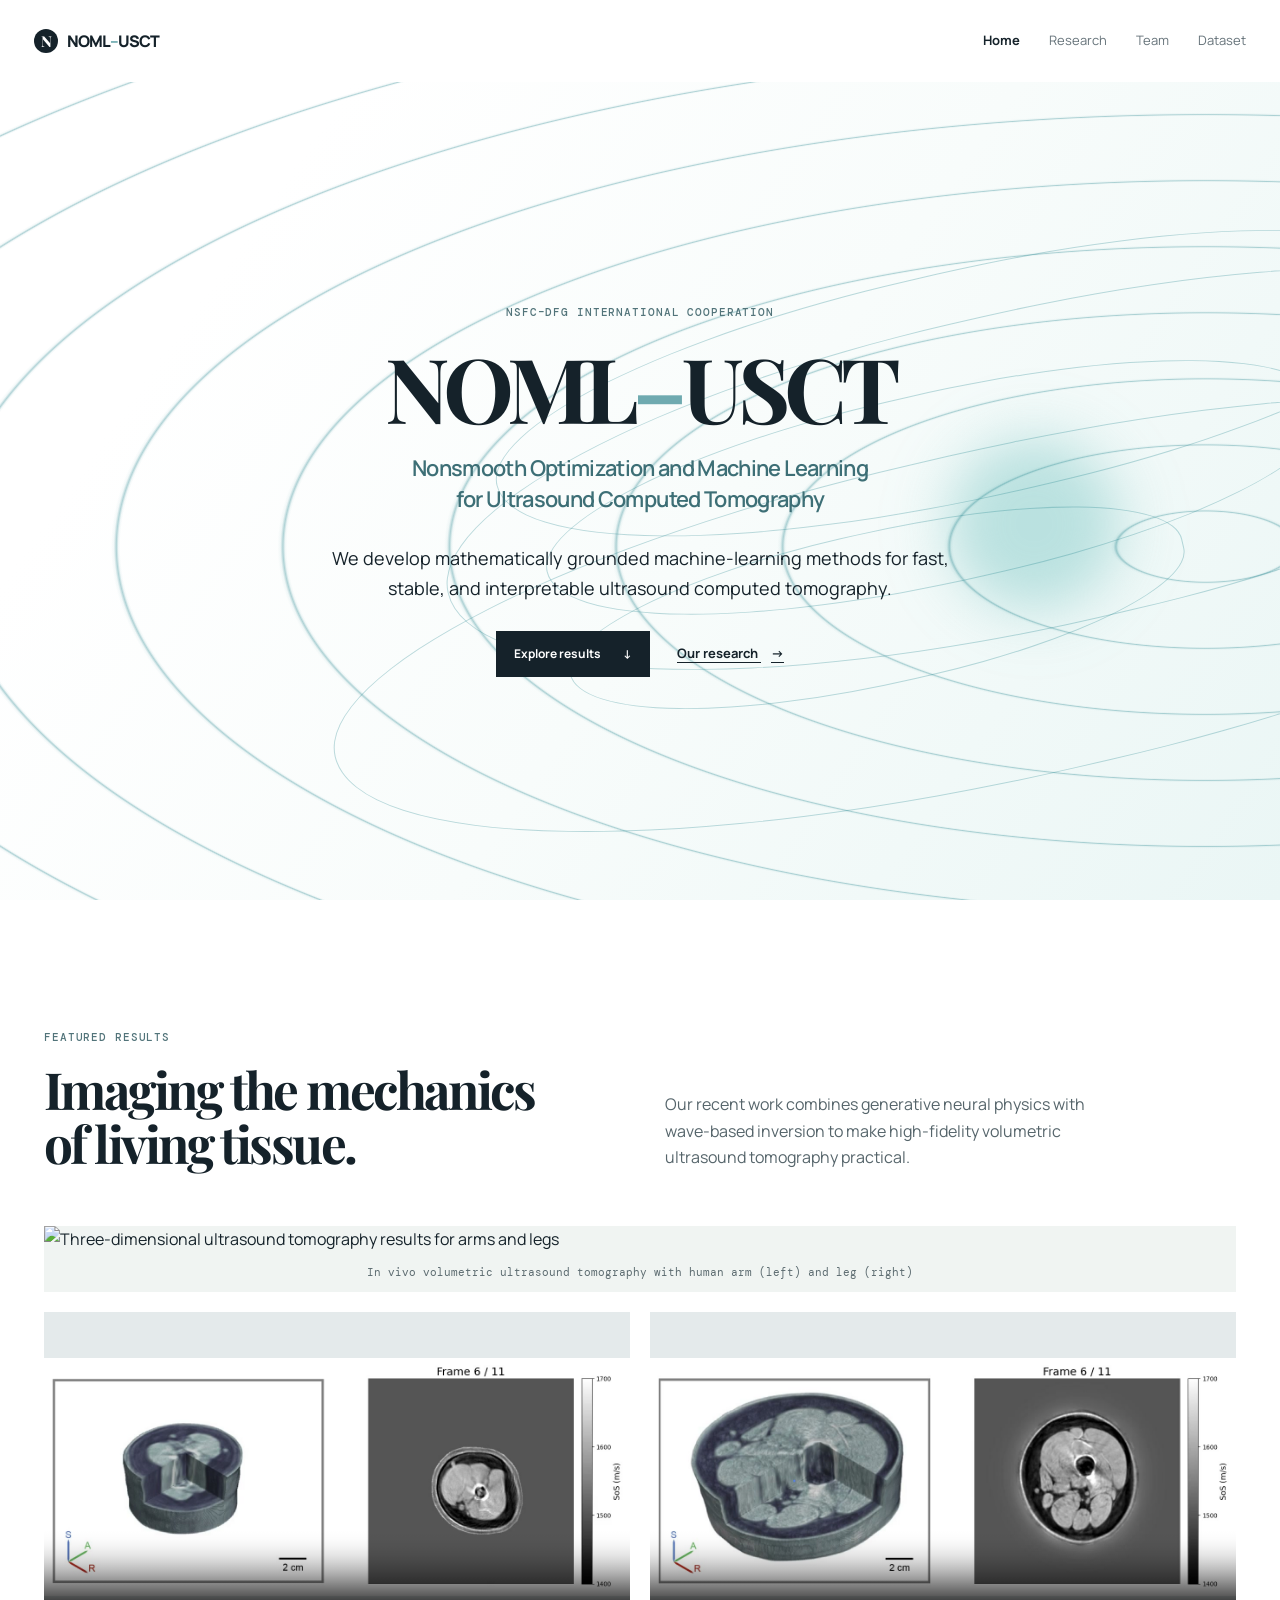
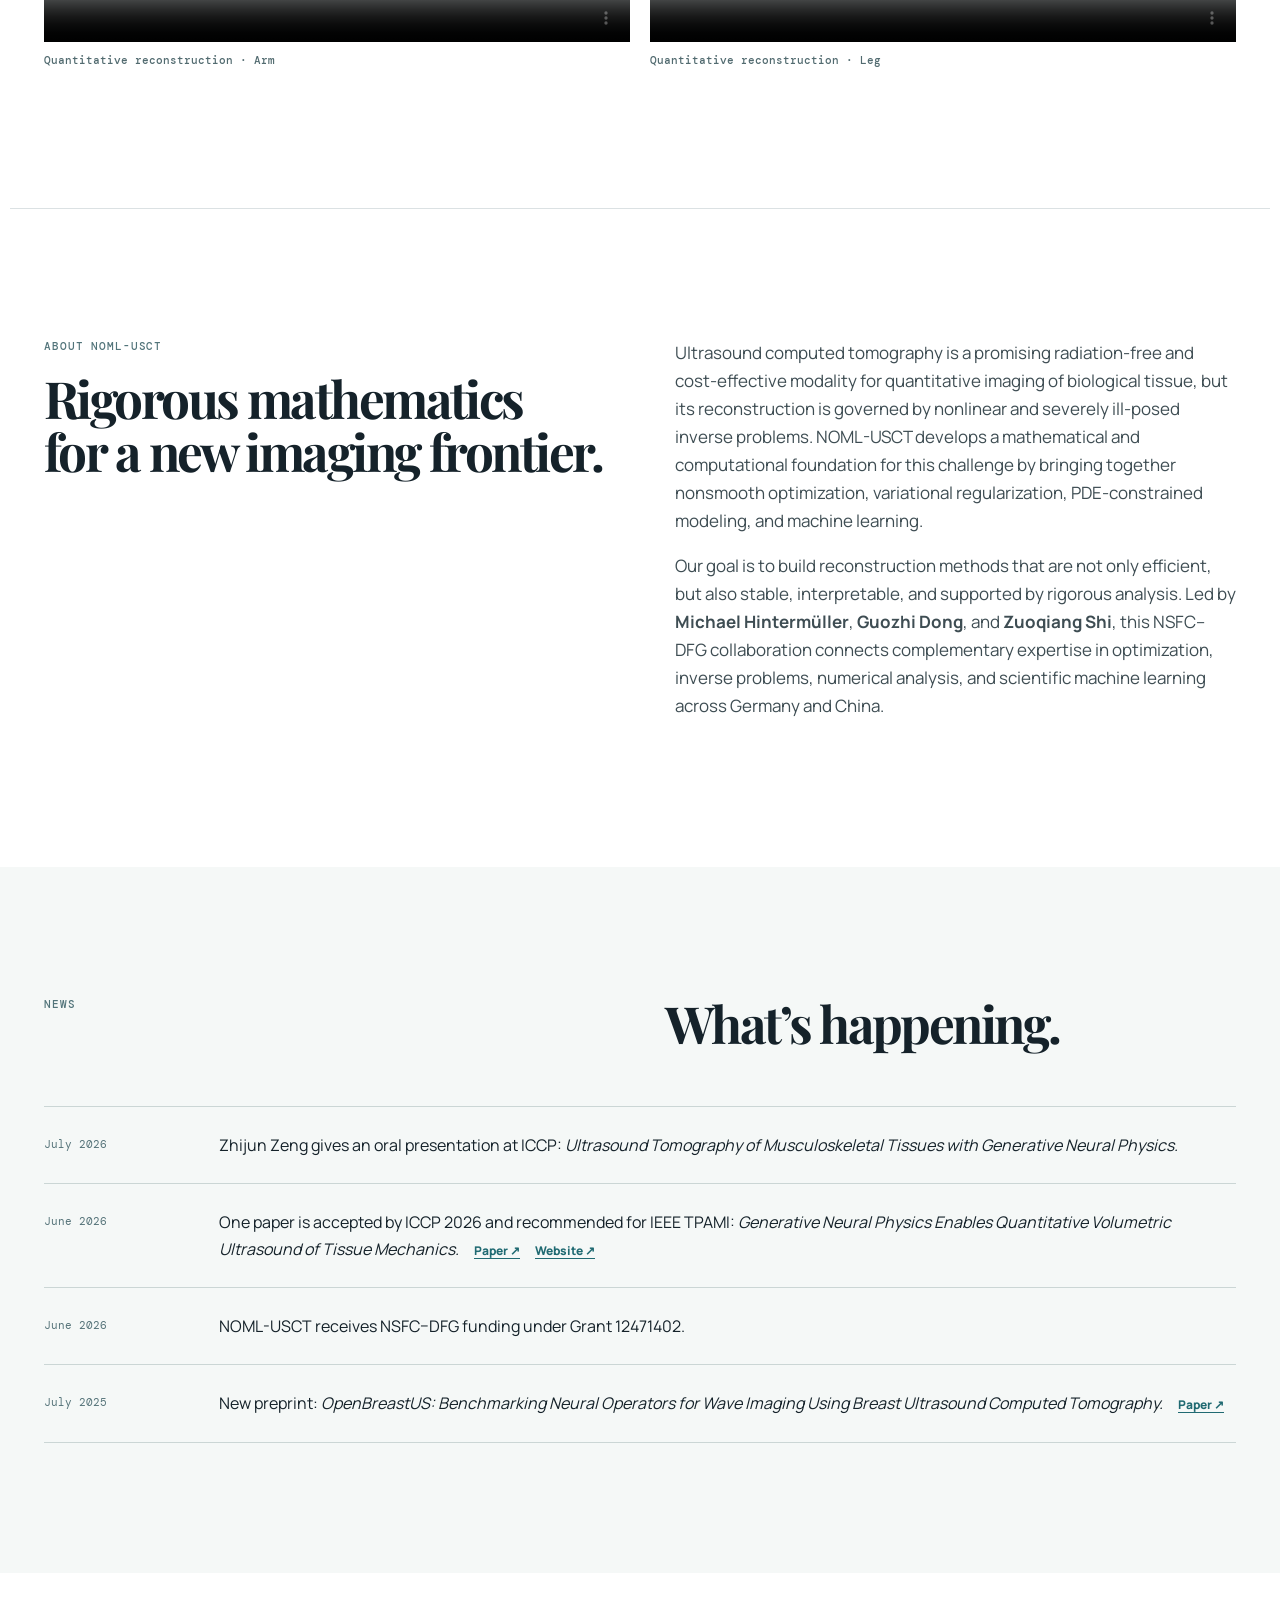
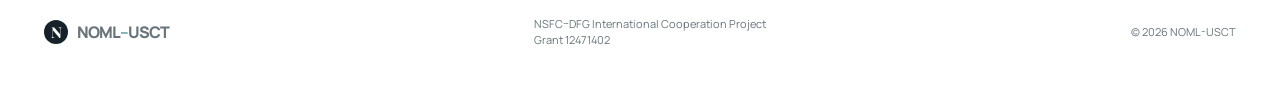
==== commit ade52900: "Use video frames as homepage video covers" ====
--- a/index.html
+++ b/index.html
@@ -81,7 +81,7 @@
             <video
               controls
               preload="metadata"
-              poster="https://ai4scientificimaging.org/OpenWaves/image/fig6_results.png"
+              poster="assets/video1-cover.jpg"
             >
               <source
                 src="https://ai4scientificimaging.org/OpenWaves/video/video1.mp4"
@@ -94,7 +94,7 @@
             <video
               controls
               preload="metadata"
-              poster="https://ai4scientificimaging.org/OpenWaves/image/fig6_results.png"
+              poster="assets/video2-cover.jpg"
             >
               <source
                 src="https://ai4scientificimaging.org/OpenWaves/video/video2.mp4"
--- a/assets/overrides.css
+++ b/assets/overrides.css
@@ -1 +1,4 @@
-.hero-content{max-width:1000px;margin:auto;text-align:center}.hero-content .eyebrow{margin-bottom:24px}.hero-project-name{font:600 clamp(1.05rem,1.7vw,1.45rem)/1.45 Manrope,Arial,sans-serif;letter-spacing:-.03em;margin:22px 0 0;color:#3d6f76}.hero-copy{margin:28px auto}.hero-actions{justify-content:center}.result-intro{max-width:440px;color:#56656b;margin:35px 0 0;align-self:end}.result-figure figcaption{display:block;text-align:center}@media(max-width:700px){.result-intro{margin:0}}
+.hero-content{max-width:1000px;margin:auto;text-align:center}.hero-content .eyebrow{margin-bottom:24px}.hero-project-name{font:600 clamp(1.05rem,1.7vw,1.45rem)/1.45 Manrope,Arial,sans-serif;letter-spacing:-.03em;margin:22px 0 0;color:#3d6f76}.hero-copy{margin:28px auto}.hero-actions{justify-content:center}.result-intro{max-width:440px;color:#56656b;margin:35px 0 0;align-self:end}.result-figure figcaption{display:block;text-align:center}
+
+/* A soft, expanding ultrasound wavefront emitted from the right-hand source. */
+.wave-field{background:linear-gradient(125deg,#fff 19%,#f8fcfb 55%,#eaf6f5 100%)}.wave-field::before{content:"";position:absolute;z-index:1;inset:-35%;background:repeating-radial-gradient(ellipse 58% 36% at 76% 54%,transparent 0,transparent 6.8%,rgba(28,127,137,.05) 6.95%,rgba(28,127,137,.34) 7.12%,rgba(28,127,137,.05) 7.32%,transparent 7.55%,transparent 13.2%);animation:sonic-wave 9s linear infinite;transform-origin:76% 54%}.wave-field::after{width:160px;height:160px;right:13%;top:calc(54% - 80px);background:#9dd5d3;filter:blur(24px);opacity:.65;box-shadow:0 0 0 18px rgba(98,177,179,.1),0 0 0 48px rgba(98,177,179,.06);animation:source-pulse 3s ease-out infinite}.wave-field i{z-index:1;border-color:rgba(28,127,137,.29);animation:drift 8s ease-in-out infinite}@keyframes sonic-wave{0%{transform:scale(.62);opacity:.12}18%{opacity:.64}80%{opacity:.4}100%{transform:scale(1.3);opacity:0}}@keyframes source-pulse{0%,100%{transform:scale(.82);opacity:.42}50%{transform:scale(1.12);opacity:.72}}@media(max-width:700px){.result-intro{margin:0}.wave-field::before{background:repeating-radial-gradient(ellipse 85% 44% at 84% 55%,transparent 0,transparent 6.8%,rgba(28,127,137,.26) 7.12%,transparent 7.5%,transparent 13.2%)}.wave-field::after{right:-12%;width:130px;height:130px}}
